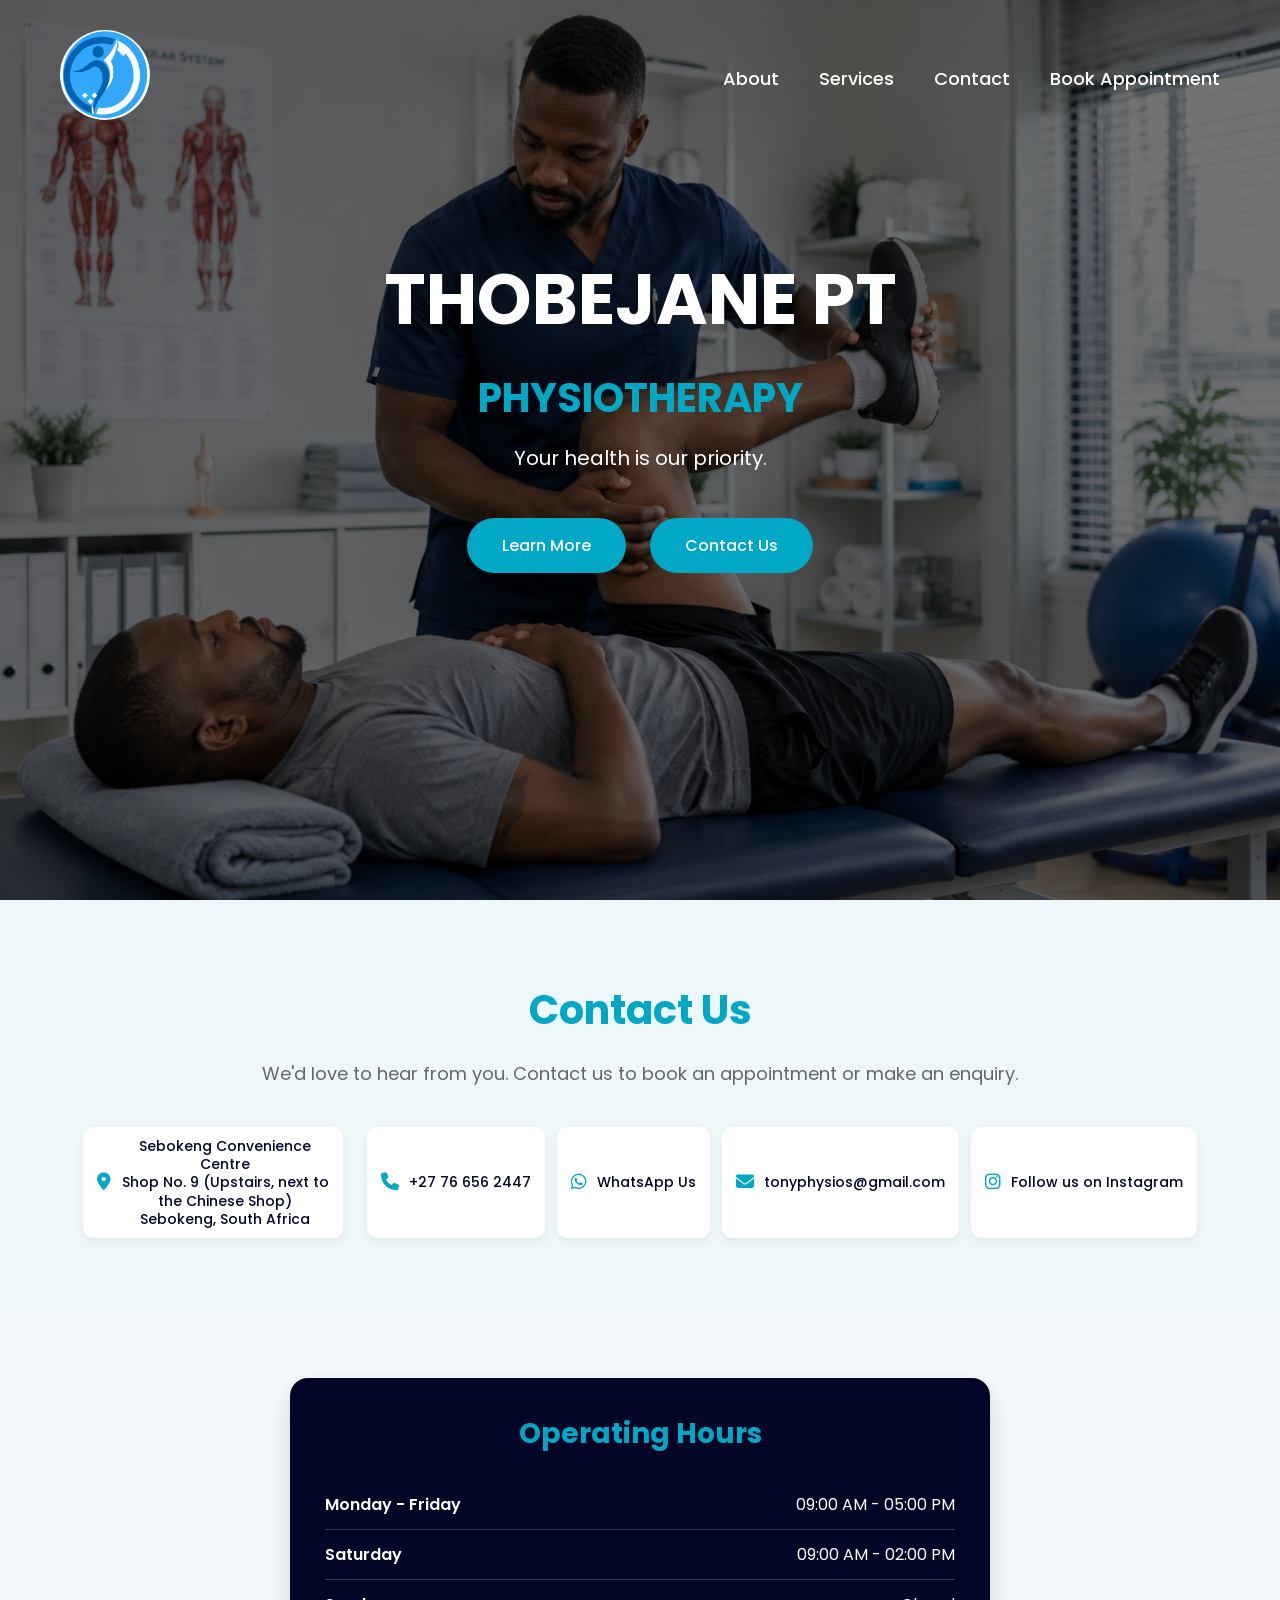
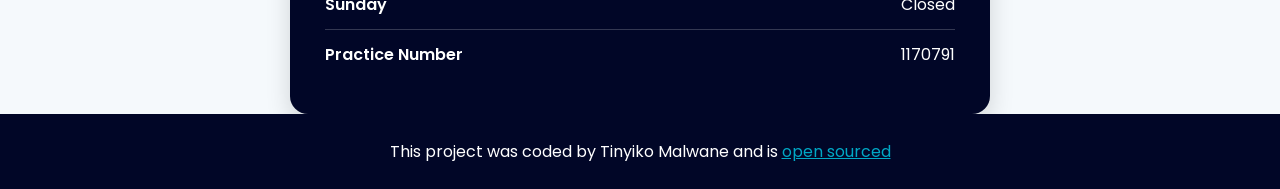
==== index.html @ 22cbf3af "Update index.html added instagram link" ====
<!DOCTYPE html>
<html lang="en">
  <head>
    <title>Thobejane Physiotherapy</title>
    <meta charset="UTF-8" />
    <meta name="viewport" content="width=device-width, initial-scale=1.0" />

    <!-- CSS -->
    <link href="src/style.css" rel="stylesheet" type="text/css" />

    <!-- GOOGLE FONTS -->
    <link rel="preconnect" href="https://fonts.googleapis.com">
    <link rel="preconnect" href="https://fonts.gstatic.com" crossorigin>

    <link
      href="https://fonts.googleapis.com/css2?family=Poppins:wght@300;400;500;600;700&display=swap"
      rel="stylesheet"
    >

    <!-- FONT AWESOME (FIXED - ICONS NOW WORK) -->
    <link rel="stylesheet" href="https://cdnjs.cloudflare.com/ajax/libs/font-awesome/6.7.2/css/all.min.css">
  </head>

  <body>

    <div class="container">

      <!-- HEADER -->
      <header>

        <nav>

          <a href="index.html" class="logo">
            <img
              src="src/images/pt.logo.png"
              alt="Thobejane Physiotherapy Logo"
            >
          </a>

          <!-- HAMBURGER MENU -->
          <input type="checkbox" id="menu-toggle">

          <label for="menu-toggle" class="hamburger">
            &#9776;
          </label>

          <!-- NAV LINKS -->
          <ul>
            <li><a href="#about">About</a></li>
            <li><a href="#services">Services</a></li>
            <li><a href="#contact">Contact</a></li>
            <li><a href="learnmore.html">Book Appointment</a></li>
          </ul>

        </nav>

        <!-- HERO -->
        <div class="hero">

          <h1>THOBEJANE PT</h1>

          <h2>PHYSIOTHERAPY</h2>

          <p>Your health is our priority.</p>

          <!-- BUTTONS (BOTH KEPT) -->
          <a href="learnmore.html" class="button">Learn More</a>

          <a href="#contact" class="button">Contact Us</a>

        </div>

      </header>

      

      <!-- CONTACT -->
      <section id="contact" class="contact">

        <h2>Contact Us</h2>

        <p>
          We'd love to hear from you. Contact us to book an appointment or make an enquiry.
        </p>

        <div class="contact-details">

          <div class="contact-item">
            <i class="fas fa-map-marker-alt"></i>
            
<a href="https://www.google.com/maps/dir//Thobejane+PT+Physiotherapy,+Sebokeng+convenience+centre,+Sebokeng,+1983/@-25.5349481,31.3427256,15z/data=!4m8!4m7!1m0!1m5!1m1!1s0x1e9563ff6f85067f:0x5fa15e90057b0af0!2m2!1d27.8219912!2d-26.5915269?entry=ttu&g_ep=EgoyMDI2MDYyOC4wIKXMDSoASAFQAw%3D%3D" target="_blank">
              Sebokeng Convenience Centre<br>
              Shop No. 9 (Upstairs, next to the Chinese Shop)<br>
              Sebokeng, South Africa

            
          </div>

          <div class="contact-item">
            <i class="fas fa-phone"></i>
            <a href="tel:+27766562447">+27 76 656 2447</a>
          </div>

          <div class="contact-item">
            <i class="fab fa-whatsapp"></i>
            <a href="https://wa.me/27766562447" target="_blank">
              WhatsApp Us
            </a>
          </div>

          <div class="contact-item">
            <i class="fas fa-envelope"></i>
            <a href="mailto:tonyphysios@gmail.com">
              tonyphysios@gmail.com
            </a>
          </div>

          <div class="contact-item">
            <i class="fab fa-instagram"></i>
            <a href="https://www.instagram.com/p/DFh1UJotnAh/" target="_blank">
              Follow us on Instagram
            </a>
          </div>

        </div>

      </section>

      <!-- WORKING HOURS (KEPT EXACTLY) -->
      <div class="hours">

        <h3>Operating Hours</h3>

        <div class="hours-row">
          <span>Monday - Friday</span>
          <span>09:00 AM - 05:00 PM</span>
        </div>

        <div class="hours-row">
          <span>Saturday</span>
          <span>09:00 AM - 02:00 PM</span>
        </div>

        <div class="hours-row">
          <span>Sunday</span>
          <span>Closed</span>
        </div>

        <div class="hours-row">
          <span>Practice Number</span>
          <span>1170791</span>
        </div>

      </div>

    </div>

    <!-- FOOTER -->
    <footer>
      This project was coded by Tinyiko Malwane and is
      <a href="https://github.com/Nononyiko" target="_blank">
        open sourced
      </a>
    </footer>

  </body>
</html>
---- src/style.css ----
/* =====================
   RESET
===================== */
* {
  margin: 0;
  padding: 0;
  box-sizing: border-box;
}

html {
  scroll-behavior: smooth;
}

/* =====================
   BODY
===================== */
body {
  font-family: "Poppins", sans-serif;
  background: #f5f9fc;
  color: #333;
}

/* =====================
   CONTAINER
===================== */
.container {
  max-width: 1400px;
  margin: 0 auto;
}

/* =====================
   HEADER (FIXED BACKGROUND IMAGE)
===================== */
header {
  min-height: 100vh;
  padding: 30px 60px;

  /* ✔ FIXED IMAGE PATH (MOST IMPORTANT FIX) */
  background-image:
    linear-gradient(rgba(0,0,0,0.55), rgba(0,0,0,0.55)),
    url("images/logo.pt.png");

  background-size: cover;
  background-position: center;
  background-repeat: no-repeat;
}

/* =====================
   NAVIGATION
===================== */
nav {
  display: flex;
  justify-content: space-between;
  align-items: center;
  position: relative;
}

.logo img {
  width: 90px;
  height: 90px;
  border-radius: 50%;
  object-fit: cover;
}

/* NAV LINKS */
nav ul {
  display: flex;
  list-style: none;
  gap: 40px;
}

nav a {
  text-decoration: none;
  color: white;
  font-size: 18px;
  font-weight: 500;
  transition: 0.3s;
}

nav a:hover {
  color: #00a8c6;
}

/* =====================
   HAMBURGER MENU
===================== */
#menu-toggle {
  display: none;
}

.hamburger {
  display: none;
  font-size: 34px;
  color: white;
  cursor: pointer;
}

/* =====================
   HERO
===================== */
.hero {
  text-align: center;
  max-width: 700px;
  margin: 120px auto;
}

.hero h1 {
  color: white;
  font-size: 70px;
  font-weight: 700;
}

.hero h2 {
  color: #00a8c6;
  font-size: 40px;
  margin: 15px 0;
}

.hero p {
  color: white;
  font-size: 20px;
  margin-bottom: 35px;
}

/* BUTTONS */
.button {
  display: inline-block;
  margin: 10px;
  padding: 15px 35px;
  background: #00a8c6;
  color: white;
  text-decoration: none;
  border-radius: 30px;
  transition: 0.3s;
  font-weight: 500;
}

.button:hover {
  background: #007d95;
}

/* =====================
   SECTIONS
===================== */
section {
  padding: 80px 30px;
}

section h2 {
  text-align: center;
  color: #00a8c6;
  font-size: 40px;
  margin-bottom: 20px;
}

/* =====================
   GLOBAL ICON SIZE
===================== */
i {
  font-size: 18px;
  color: #00a8c6;
}

/* =====================
   CONTACT SECTION (HORIZONTAL INSTAGRAM STYLE)
===================== */
.contact {
  background: #eef8fb;
  text-align: center;
}

.contact p {
  color: #666;
  margin-bottom: 40px;
  font-size: 18px;
}

/* CONTACT ROW */
.contact-details {
  display: flex;
  justify-content: center;
  flex-wrap: wrap;
  gap: 12px;
}

/* SMALL CONTACT ITEMS */
.contact-item {
  display: flex;
  align-items: center;
  gap: 10px;

  background: white;
  padding: 10px 14px;
  border-radius: 10px;

  box-shadow: 0 4px 10px rgba(0,0,0,0.06);
  transition: 0.2s;

  max-width: 260px;
}

/* HOVER */
.contact-item:hover {
  transform: scale(1.03);
}

/* TEXT */
.contact-item a,
.contact-item p {
  font-size: 14px;
  color: #010627;
  text-decoration: none;
  font-weight: 500;
  line-height: 1.3;
}

/* =====================
   HOURS
===================== */
.hours {
  max-width: 700px;
  margin: 60px auto 0;
  padding: 35px;
  background: #010627;
  color: white;
  border-radius: 18px;
  box-shadow: 0 10px 25px rgba(0,0,0,0.15);
}

.hours h3 {
  text-align: center;
  color: #00a8c6;
  font-size: 28px;
  margin-bottom: 25px;
}

.hours-row {
  display: flex;
  justify-content: space-between;
  padding: 12px 0;
  border-bottom: 1px solid rgba(255,255,255,0.2);
}

.hours-row:last-child {
  border-bottom: none;
}

.hours-row span:first-child {
  font-weight: 600;
}

/* =====================
   FOOTER
===================== */
footer {
  background: #010627;
  color: white;
  text-align: center;
  padding: 25px;
}

footer a {
  color: #00a8c6;
}

/* =====================
   MOBILE
===================== */
@media (max-width: 768px) {

  header {
    padding: 20px;
  }

  .hamburger {
    display: block;
  }

  nav ul {
    display: none;
    flex-direction: column;
    width: 100%;
    text-align: center;
    margin-top: 20px;
    gap: 20px;
  }

  #menu-toggle:checked ~ ul {
    display: flex;
  }

  .hero {
    margin: 80px auto;
  }

  .hero h1 {
    font-size: 42px;
  }

  .hero h2 {
    font-size: 28px;
  }

  .hero p {
    font-size: 17px;
  }

  .button {
    display: block;
    width: 220px;
    margin: 15px auto;
  }

  .contact-details {
    flex-direction: column;
    align-items: center;
  }

  .contact-item {
    width: 90%;
    justify-content: center;
  }
}

@media (max-width: 480px) {

  .hero h1 {
    font-size: 34px;
  }

  .hero h2 {
    font-size: 22px;
  }

  .button {
    width: 180px;
  }
}
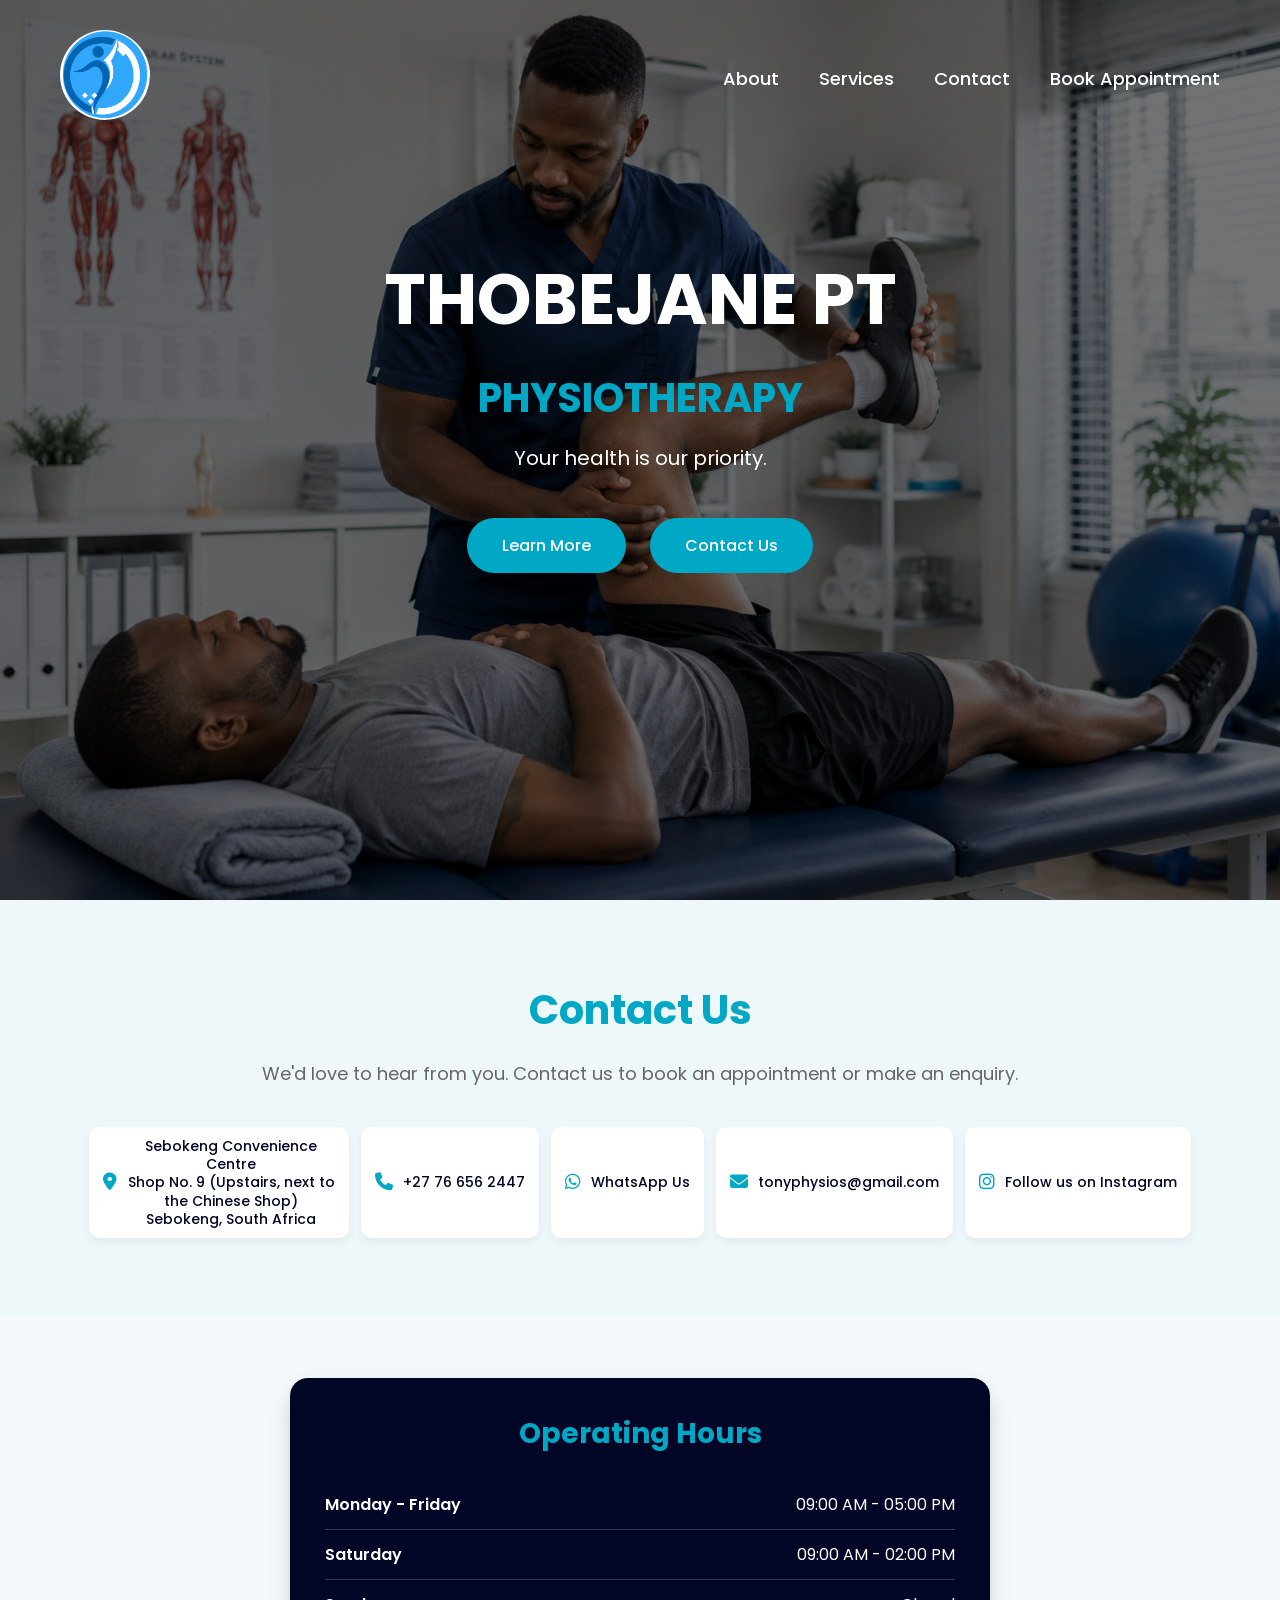
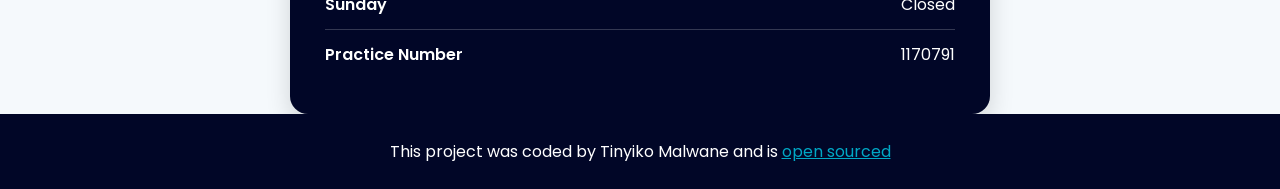
==== commit 7f9d5d50: "Update index.html" ====
--- a/index.html
+++ b/index.html
@@ -46,11 +46,11 @@
 
           <!-- NAV LINKS -->
           <ul>
-            <li><a href="#about">About</a></li>
-            <li><a href="#services">Services</a></li>
-            <li><a href="#contact">Contact</a></li>
-            <li><a href="learnmore.html">Book Appointment</a></li>
-          </ul>
+    <li><a href="learnmore.html#about">About</a></li>
+    <li><a href="learnmore.html#services">Services</a></li>
+    <li><a href="#contact">Contact</a></li>
+    <li><a href="learnmore.html#appointment">Book Appointment</a></li>
+</ul>
 
         </nav>
 
@@ -92,7 +92,7 @@
               Sebokeng Convenience Centre<br>
               Shop No. 9 (Upstairs, next to the Chinese Shop)<br>
               Sebokeng, South Africa
-
+</a>
             
           </div>
 
--- a/src/style.css
+++ b/src/style.css
@@ -335,4 +335,8 @@
   .button {
     width: 180px;
   }
+}
+
+html {
+    scroll-behavior: smooth;
 }
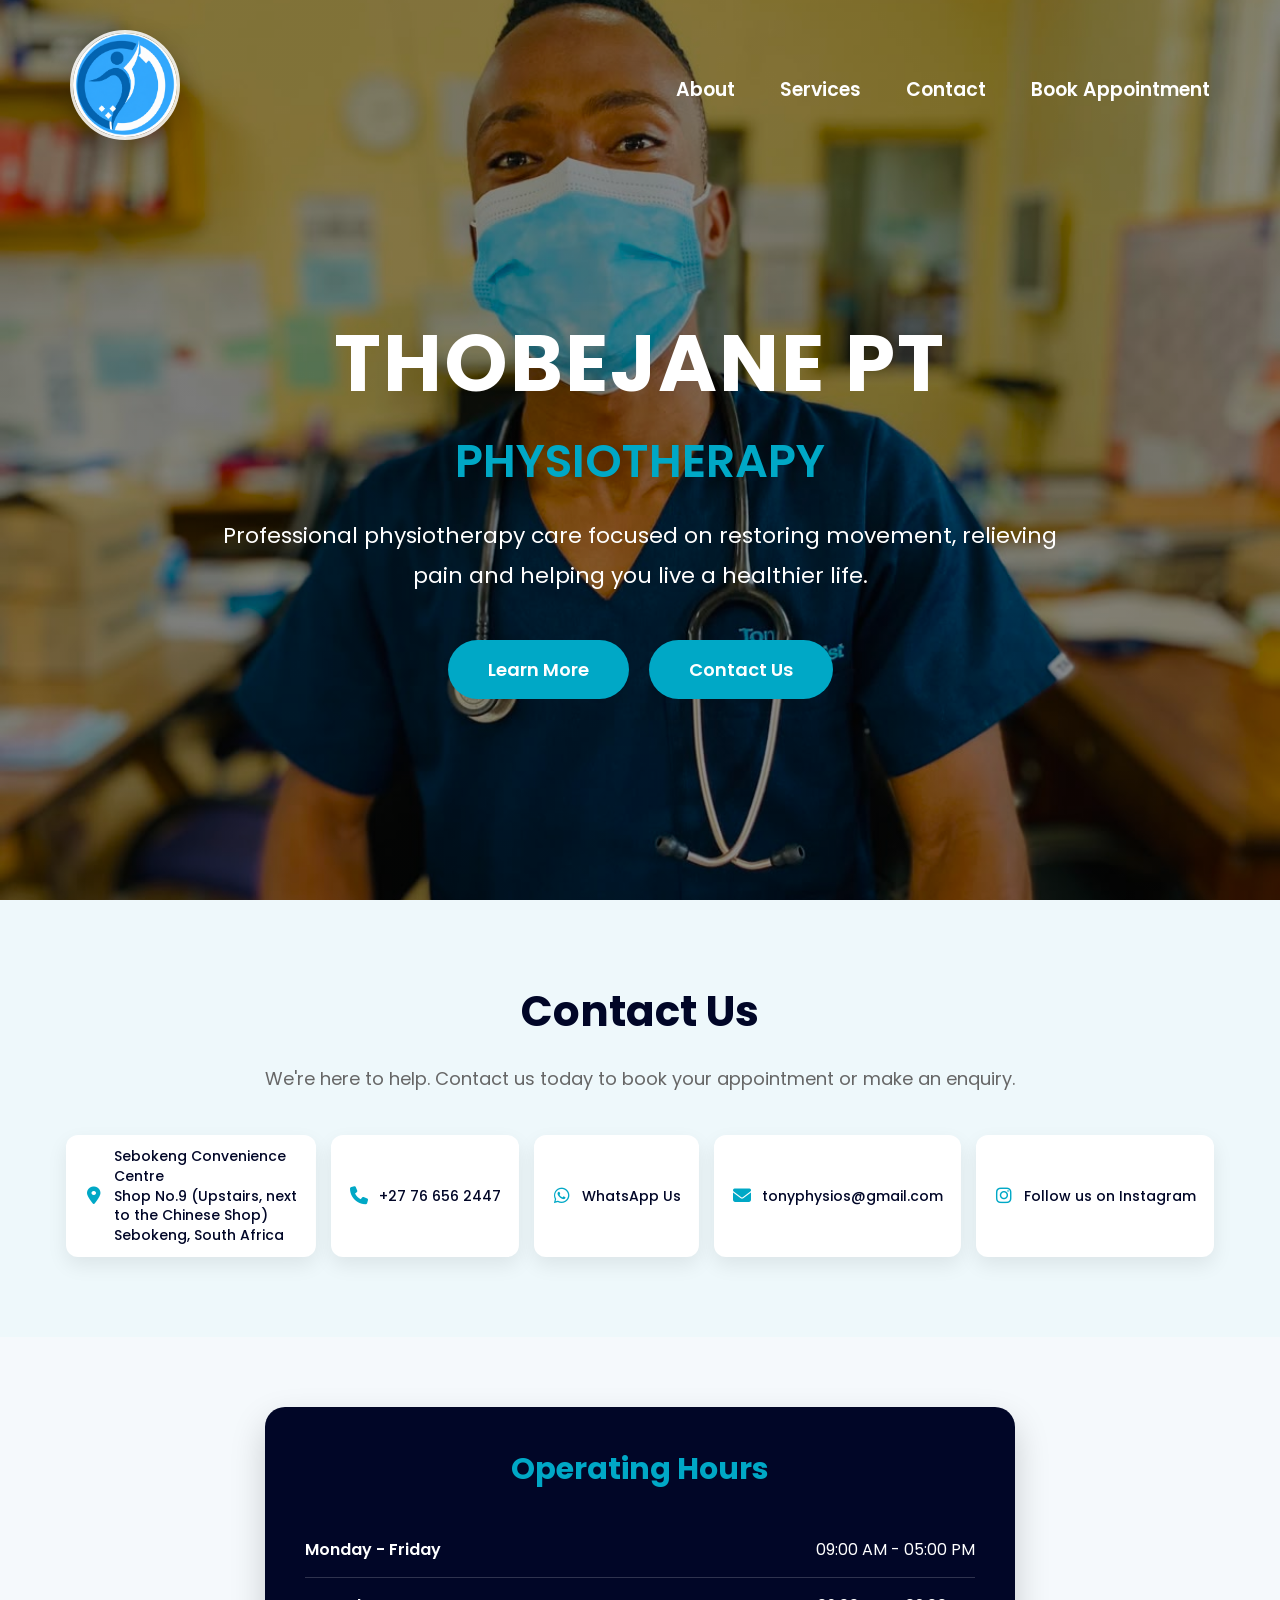
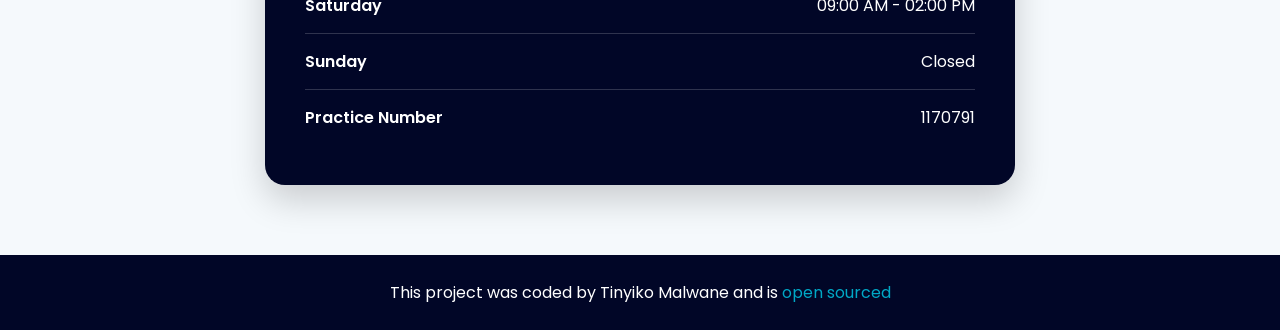
==== commit 0b874da1: "replacement of two files" ====
--- a/index.html
+++ b/index.html
@@ -1,167 +1,197 @@
 <!DOCTYPE html>
 <html lang="en">
-  <head>
+
+<head>
     <title>Thobejane Physiotherapy</title>
-    <meta charset="UTF-8" />
-    <meta name="viewport" content="width=device-width, initial-scale=1.0" />
 
-    <!-- CSS -->
-    <link href="src/style.css" rel="stylesheet" type="text/css" />
+    <meta charset="UTF-8">
+    <meta name="viewport" content="width=device-width, initial-scale=1.0">
 
-    <!-- GOOGLE FONTS -->
+    <link href="src/style.css" rel="stylesheet">
+
+    <!-- Google Fonts -->
     <link rel="preconnect" href="https://fonts.googleapis.com">
     <link rel="preconnect" href="https://fonts.gstatic.com" crossorigin>
 
-    <link
-      href="https://fonts.googleapis.com/css2?family=Poppins:wght@300;400;500;600;700&display=swap"
-      rel="stylesheet"
-    >
+    <link href="https://fonts.googleapis.com/css2?family=Poppins:wght@300;400;500;600;700&display=swap" rel="stylesheet">
 
-    <!-- FONT AWESOME (FIXED - ICONS NOW WORK) -->
+    <!-- Font Awesome -->
     <link rel="stylesheet" href="https://cdnjs.cloudflare.com/ajax/libs/font-awesome/6.7.2/css/all.min.css">
-  </head>
+</head>
 
-  <body>
+<body>
 
-    <div class="container">
+<div class="container">
 
-      <!-- HEADER -->
-      <header>
+<header>
 
-        <nav>
+<nav>
 
-          <a href="index.html" class="logo">
-            <img
-              src="src/images/pt.logo.png"
-              alt="Thobejane Physiotherapy Logo"
-            >
-          </a>
+<a href="index.html" class="logo">
+<img src="src/images/pt.logo.png" alt="Thobejane Physiotherapy Logo">
+</a>
 
-          <!-- HAMBURGER MENU -->
-          <input type="checkbox" id="menu-toggle">
+<input type="checkbox" id="menu-toggle">
 
-          <label for="menu-toggle" class="hamburger">
-            &#9776;
-          </label>
+<label for="menu-toggle" class="hamburger">
+&#9776;
+</label>
 
-          <!-- NAV LINKS -->
-          <ul>
-    <li><a href="learnmore.html#about">About</a></li>
-    <li><a href="learnmore.html#services">Services</a></li>
-    <li><a href="#contact">Contact</a></li>
-    <li><a href="learnmore.html#appointment">Book Appointment</a></li>
+<ul>
+<li><a href="learnmore.html#about">About</a></li>
+<li><a href="learnmore.html#services">Services</a></li>
+<li><a href="#contact">Contact</a></li>
+<li><a href="learnmore.html#appointment">Book Appointment</a></li>
 </ul>
 
-        </nav>
+</nav>
 
-        <!-- HERO -->
-        <div class="hero">
+<div class="hero">
 
-          <h1>THOBEJANE PT</h1>
+<h1>THOBEJANE PT</h1>
 
-          <h2>PHYSIOTHERAPY</h2>
+<h2>PHYSIOTHERAPY</h2>
 
-          <p>Your health is our priority.</p>
+<p>
+Professional physiotherapy care focused on restoring movement,
+relieving pain and helping you live a healthier life.
+</p>
 
-          <!-- BUTTONS (BOTH KEPT) -->
-          <a href="learnmore.html" class="button">Learn More</a>
+<div class="hero-buttons">
 
-          <a href="#contact" class="button">Contact Us</a>
+<a href="learnmore.html" class="button">
+Learn More
+</a>
 
-        </div>
+<a href="#contact" class="button">
+Contact Us
+</a>
 
-      </header>
+</div>
 
-      
+</div>
 
-      <!-- CONTACT -->
-      <section id="contact" class="contact">
+</header>
 
-        <h2>Contact Us</h2>
+<!-- CONTACT -->
 
-        <p>
-          We'd love to hear from you. Contact us to book an appointment or make an enquiry.
-        </p>
+<section id="contact" class="contact">
 
-        <div class="contact-details">
+<h2>Contact Us</h2>
 
-          <div class="contact-item">
-            <i class="fas fa-map-marker-alt"></i>
-            
-<a href="https://www.google.com/maps/dir//Thobejane+PT+Physiotherapy,+Sebokeng+convenience+centre,+Sebokeng,+1983/@-25.5349481,31.3427256,15z/data=!4m8!4m7!1m0!1m5!1m1!1s0x1e9563ff6f85067f:0x5fa15e90057b0af0!2m2!1d27.8219912!2d-26.5915269?entry=ttu&g_ep=EgoyMDI2MDYyOC4wIKXMDSoASAFQAw%3D%3D" target="_blank">
-              Sebokeng Convenience Centre<br>
-              Shop No. 9 (Upstairs, next to the Chinese Shop)<br>
-              Sebokeng, South Africa
+<p>
+We're here to help. Contact us today to book your appointment or make an enquiry.
+</p>
+
+<div class="contact-details">
+
+<div class="contact-item">
+
+<i class="fas fa-map-marker-alt"></i>
+
+<a href="https://www.google.com/maps/dir//Thobejane+PT+Physiotherapy,+Sebokeng+convenience+centre,+Sebokeng,+1983/@-25.5349481,31.3427256,15z/data=!4m8!4m7!1m0!1m5!1m1!1s0x1e9563ff6f85067f:0x5fa15e90057b0af0!2m2!1d27.8219912!2d-26.5915269?entry=ttu&g_ep=EgoyMDI2MDYyOC4wIKXMDSoASAFQAw%3D%3D"
+target="_blank">
+
+Sebokeng Convenience Centre<br>
+Shop No.9 (Upstairs, next to the Chinese Shop)<br>
+Sebokeng, South Africa
+
 </a>
-            
-          </div>
 
-          <div class="contact-item">
-            <i class="fas fa-phone"></i>
-            <a href="tel:+27766562447">+27 76 656 2447</a>
-          </div>
+</div>
 
-          <div class="contact-item">
-            <i class="fab fa-whatsapp"></i>
-            <a href="https://wa.me/27766562447" target="_blank">
-              WhatsApp Us
-            </a>
-          </div>
+<div class="contact-item">
 
-          <div class="contact-item">
-            <i class="fas fa-envelope"></i>
-            <a href="mailto:tonyphysios@gmail.com">
-              tonyphysios@gmail.com
-            </a>
-          </div>
+<i class="fas fa-phone"></i>
 
-          <div class="contact-item">
-            <i class="fab fa-instagram"></i>
-            <a href="https://www.instagram.com/p/DFh1UJotnAh/" target="_blank">
-              Follow us on Instagram
-            </a>
-          </div>
+<a href="tel:+27766562447">
 
-        </div>
++27 76 656 2447
 
-      </section>
+</a>
 
-      <!-- WORKING HOURS (KEPT EXACTLY) -->
-      <div class="hours">
+</div>
 
-        <h3>Operating Hours</h3>
+<div class="contact-item">
 
-        <div class="hours-row">
-          <span>Monday - Friday</span>
-          <span>09:00 AM - 05:00 PM</span>
-        </div>
+<i class="fab fa-whatsapp"></i>
 
-        <div class="hours-row">
-          <span>Saturday</span>
-          <span>09:00 AM - 02:00 PM</span>
-        </div>
+<a href="https://wa.me/27766562447" target="_blank">
 
-        <div class="hours-row">
-          <span>Sunday</span>
-          <span>Closed</span>
-        </div>
+WhatsApp Us
 
-        <div class="hours-row">
-          <span>Practice Number</span>
-          <span>1170791</span>
-        </div>
+</a>
 
-      </div>
+</div>
 
-    </div>
+<div class="contact-item">
 
-    <!-- FOOTER -->
-    <footer>
-      This project was coded by Tinyiko Malwane and is
-      <a href="https://github.com/Nononyiko" target="_blank">
-        open sourced
-      </a>
-    </footer>
+<i class="fas fa-envelope"></i>
 
-  </body>
+<a href="mailto:tonyphysios@gmail.com">
+
+tonyphysios@gmail.com
+
+</a>
+
+</div>
+
+<div class="contact-item">
+
+<i class="fab fa-instagram"></i>
+
+<a href="https://www.instagram.com/p/DFh1UJotnAh/" target="_blank">
+
+Follow us on Instagram
+
+</a>
+
+</div>
+
+</div>
+
+</section>
+
+<!-- OPERATING HOURS -->
+
+<section class="hours">
+
+<h3>Operating Hours</h3>
+
+<div class="hours-row">
+<span>Monday - Friday</span>
+<span>09:00 AM - 05:00 PM</span>
+</div>
+
+<div class="hours-row">
+<span>Saturday</span>
+<span>09:00 AM - 02:00 PM</span>
+</div>
+
+<div class="hours-row">
+<span>Sunday</span>
+<span>Closed</span>
+</div>
+
+<div class="hours-row">
+<span>Practice Number</span>
+<span>1170791</span>
+</div>
+
+</section>
+
+</div>
+
+<footer>
+
+This project was coded by Tinyiko Malwane and is
+
+<a href="https://github.com/Nononyiko" target="_blank">
+open sourced
+</a>
+
+</footer>
+
+</body>
+
 </html>
--- a/src/style.css
+++ b/src/style.css
@@ -1,342 +1,502 @@
-/* =====================
-   RESET
-===================== */
-* {
-  margin: 0;
-  padding: 0;
-  box-sizing: border-box;
-}
-
-html {
-  scroll-behavior: smooth;
-}
-
-/* =====================
-   BODY
-===================== */
-body {
-  font-family: "Poppins", sans-serif;
-  background: #f5f9fc;
-  color: #333;
-}
-
-/* =====================
-   CONTAINER
-===================== */
-.container {
-  max-width: 1400px;
-  margin: 0 auto;
-}
-
-/* =====================
-   HEADER (FIXED BACKGROUND IMAGE)
-===================== */
-header {
-  min-height: 100vh;
-  padding: 30px 60px;
-
-  /* ✔ FIXED IMAGE PATH (MOST IMPORTANT FIX) */
-  background-image:
-    linear-gradient(rgba(0,0,0,0.55), rgba(0,0,0,0.55)),
-    url("images/logo.pt.png");
-
-  background-size: cover;
-  background-position: center;
-  background-repeat: no-repeat;
-}
-
-/* =====================
+/* ===========================
+   GLOBAL STYLES
+=========================== */
+
+*{
+    margin:0;
+    padding:0;
+    box-sizing:border-box;
+}
+
+html{
+    scroll-behavior:smooth;
+}
+
+body{
+    font-family:"Poppins",sans-serif;
+    background:#f5f9fc;
+    color:#333;
+    overflow-x:hidden;
+}
+
+.container{
+    max-width:1400px;
+    margin:0 auto;
+}
+
+/* ===========================
+   HEADER
+=========================== */
+
+header{
+    min-height:100vh;
+    padding:30px 70px;
+
+    background-image:
+    linear-gradient(rgba(0,0,0,.45),rgba(0,0,0,.45)),
+    url("images/logo.pt.jpg");
+
+    background-size:cover;
+    background-position:center 25%;
+    background-repeat:no-repeat;
+
+    display:flex;
+    flex-direction:column;
+}
+
+/* ===========================
    NAVIGATION
-===================== */
-nav {
-  display: flex;
-  justify-content: space-between;
-  align-items: center;
-  position: relative;
-}
-
-.logo img {
-  width: 90px;
-  height: 90px;
-  border-radius: 50%;
-  object-fit: cover;
-}
-
-/* NAV LINKS */
-nav ul {
-  display: flex;
-  list-style: none;
-  gap: 40px;
-}
-
-nav a {
-  text-decoration: none;
-  color: white;
-  font-size: 18px;
-  font-weight: 500;
-  transition: 0.3s;
-}
-
-nav a:hover {
-  color: #00a8c6;
-}
-
-/* =====================
-   HAMBURGER MENU
-===================== */
-#menu-toggle {
-  display: none;
-}
-
-.hamburger {
-  display: none;
-  font-size: 34px;
-  color: white;
-  cursor: pointer;
-}
-
-/* =====================
+=========================== */
+
+nav{
+    display:flex;
+    justify-content:space-between;
+    align-items:center;
+    position:relative;
+}
+
+/* ===========================
+   LOGO
+=========================== */
+
+.logo img{
+    width:110px;
+    height:110px;
+    border-radius:50%;
+    object-fit:cover;
+    border:3px solid rgba(255,255,255,.85);
+    box-shadow:0 10px 25px rgba(0,0,0,.25);
+}
+
+/* ===========================
+   NAV LINKS
+=========================== */
+
+nav ul{
+    display:flex;
+    list-style:none;
+    gap:45px;
+}
+
+nav ul li{
+    list-style:none;
+}
+
+nav a{
+    text-decoration:none;
+    color:white;
+    font-size:19px;
+    font-weight:600;
+    transition:.3s;
+}
+
+nav a:hover{
+    color:#00a8c6;
+}
+
+/* ===========================
+   HAMBURGER
+=========================== */
+
+#menu-toggle{
+    display:none;
+}
+
+.hamburger{
+    display:none;
+    font-size:34px;
+    color:white;
+    cursor:pointer;
+    user-select:none;
+}
+
+/* ===========================
    HERO
-===================== */
-.hero {
-  text-align: center;
-  max-width: 700px;
-  margin: 120px auto;
-}
-
-.hero h1 {
-  color: white;
-  font-size: 70px;
-  font-weight: 700;
-}
-
-.hero h2 {
-  color: #00a8c6;
-  font-size: 40px;
-  margin: 15px 0;
-}
-
-.hero p {
-  color: white;
-  font-size: 20px;
-  margin-bottom: 35px;
-}
-
-/* BUTTONS */
-.button {
-  display: inline-block;
-  margin: 10px;
-  padding: 15px 35px;
-  background: #00a8c6;
-  color: white;
-  text-decoration: none;
-  border-radius: 30px;
-  transition: 0.3s;
-  font-weight: 500;
-}
-
-.button:hover {
-  background: #007d95;
-}
-
-/* =====================
-   SECTIONS
-===================== */
-section {
-  padding: 80px 30px;
-}
-
-section h2 {
-  text-align: center;
-  color: #00a8c6;
-  font-size: 40px;
-  margin-bottom: 20px;
-}
-
-/* =====================
-   GLOBAL ICON SIZE
-===================== */
-i {
-  font-size: 18px;
-  color: #00a8c6;
-}
-
-/* =====================
-   CONTACT SECTION (HORIZONTAL INSTAGRAM STYLE)
-===================== */
-.contact {
-  background: #eef8fb;
-  text-align: center;
-}
-
-.contact p {
-  color: #666;
-  margin-bottom: 40px;
-  font-size: 18px;
-}
-
-/* CONTACT ROW */
-.contact-details {
-  display: flex;
-  justify-content: center;
-  flex-wrap: wrap;
-  gap: 12px;
-}
-
-/* SMALL CONTACT ITEMS */
-.contact-item {
-  display: flex;
-  align-items: center;
-  gap: 10px;
-
-  background: white;
-  padding: 10px 14px;
-  border-radius: 10px;
-
-  box-shadow: 0 4px 10px rgba(0,0,0,0.06);
-  transition: 0.2s;
-
-  max-width: 260px;
-}
-
-/* HOVER */
-.contact-item:hover {
-  transform: scale(1.03);
-}
-
-/* TEXT */
+=========================== */
+
+.hero{
+    max-width:850px;
+    margin:auto;
+    text-align:center;
+}
+
+.hero h1{
+    color:white;
+    font-size:80px;
+    font-weight:700;
+    line-height:1.1;
+    letter-spacing:2px;
+}
+
+.hero h2{
+    color:#00a8c6;
+    font-size:46px;
+    margin:20px 0;
+    font-weight:600;
+}
+
+.hero p{
+    color:white;
+    font-size:22px;
+    line-height:1.8;
+    margin-bottom:45px;
+}
+
+/* ===========================
+   HERO BUTTONS
+=========================== */
+
+.hero-buttons{
+    display:flex;
+    justify-content:center;
+    gap:20px;
+    flex-wrap:wrap;
+}
+
+.button{
+    display:inline-block;
+    padding:16px 40px;
+    background:#00a8c6;
+    color:white;
+    text-decoration:none;
+    border-radius:35px;
+    font-size:18px;
+    font-weight:600;
+    transition:.3s;
+}
+
+.button:hover{
+    background:#007d95;
+    transform:translateY(-4px);
+    box-shadow:0 12px 25px rgba(0,168,198,.35);
+}
+
+/* ===========================
+   GENERAL SECTION STYLING
+=========================== */
+
+section{
+    padding:80px 30px;
+}
+
+section h2{
+    text-align:center;
+    font-size:42px;
+    color:#010627;
+    margin-bottom:20px;
+}
+
+section p{
+    text-align:center;
+    color:#666;
+    font-size:18px;
+    line-height:1.8;
+}
+
+/* ===========================
+   CONTACT SECTION
+=========================== */
+
+.contact{
+    background:#eef8fb;
+    text-align:center;
+}
+
+.contact-details{
+    display:flex;
+    justify-content:center;
+    align-items:stretch;
+    flex-wrap:wrap;
+    gap:15px;
+    margin-top:40px;
+}
+
+.contact-item{
+    display:flex;
+    align-items:center;
+    gap:10px;
+
+    background:#fff;
+    padding:12px 18px;
+    border-radius:12px;
+
+    box-shadow:0 8px 20px rgba(0,0,0,.08);
+
+    max-width:250px;
+    min-height:80px;
+
+    transition:.3s;
+}
+
+.contact-item:hover{
+    transform:translateY(-5px);
+    box-shadow:0 12px 28px rgba(0,0,0,.15);
+}
+
+.contact-item i{
+    font-size:18px;
+    color:#00a8c6;
+    min-width:20px;
+}
+
 .contact-item a,
-.contact-item p {
-  font-size: 14px;
-  color: #010627;
-  text-decoration: none;
-  font-weight: 500;
-  line-height: 1.3;
-}
-
-/* =====================
-   HOURS
-===================== */
-.hours {
-  max-width: 700px;
-  margin: 60px auto 0;
-  padding: 35px;
-  background: #010627;
-  color: white;
-  border-radius: 18px;
-  box-shadow: 0 10px 25px rgba(0,0,0,0.15);
-}
-
-.hours h3 {
-  text-align: center;
-  color: #00a8c6;
-  font-size: 28px;
-  margin-bottom: 25px;
-}
-
-.hours-row {
-  display: flex;
-  justify-content: space-between;
-  padding: 12px 0;
-  border-bottom: 1px solid rgba(255,255,255,0.2);
-}
-
-.hours-row:last-child {
-  border-bottom: none;
-}
-
-.hours-row span:first-child {
-  font-weight: 600;
-}
-
-/* =====================
+.contact-item p{
+    margin:0;
+    text-align:left;
+    text-decoration:none;
+    color:#010627;
+    font-size:14px;
+    line-height:1.4;
+    font-weight:500;
+}
+
+.contact-item a:hover{
+    color:#00a8c6;
+}
+
+/* ===========================
+   OPERATING HOURS
+=========================== */
+
+.hours{
+    max-width:750px;
+    margin:70px auto;
+    padding:40px;
+
+    background:#010627;
+    color:white;
+
+    border-radius:20px;
+
+    box-shadow:0 15px 35px rgba(0,0,0,.18);
+}
+
+.hours h3{
+    text-align:center;
+    color:#00a8c6;
+    font-size:30px;
+    margin-bottom:30px;
+}
+
+.hours-row{
+    display:flex;
+    justify-content:space-between;
+    align-items:center;
+
+    padding:15px 0;
+
+    border-bottom:1px solid rgba(255,255,255,.18);
+}
+
+.hours-row:last-child{
+    border-bottom:none;
+}
+
+.hours-row span:first-child{
+    font-weight:600;
+}
+
+.hours-row span:last-child{
+    color:white;
+}
+
+/* ===========================
    FOOTER
-===================== */
-footer {
-  background: #010627;
-  color: white;
-  text-align: center;
-  padding: 25px;
-}
-
-footer a {
-  color: #00a8c6;
-}
-
-/* =====================
+=========================== */
+
+footer{
+    background:#010627;
+    color:white;
+    text-align:center;
+    padding:25px;
+}
+
+footer a{
+    color:#00a8c6;
+    text-decoration:none;
+}
+
+footer a:hover{
+    text-decoration:underline;
+}
+
+/* ===========================
+   TABLET
+=========================== */
+
+@media(max-width:992px){
+
+header{
+    padding:25px 35px;
+}
+
+.logo img{
+    width:95px;
+    height:95px;
+}
+
+nav ul{
+    gap:28px;
+}
+
+.hero h1{
+    font-size:60px;
+}
+
+.hero h2{
+    font-size:36px;
+}
+
+.hero p{
+    font-size:19px;
+}
+
+.contact-details{
+    justify-content:center;
+}
+
+}
+
+/* ===========================
    MOBILE
-===================== */
-@media (max-width: 768px) {
-
-  header {
-    padding: 20px;
-  }
-
-  .hamburger {
-    display: block;
-  }
-
-  nav ul {
-    display: none;
-    flex-direction: column;
-    width: 100%;
-    text-align: center;
-    margin-top: 20px;
-    gap: 20px;
-  }
-
-  #menu-toggle:checked ~ ul {
-    display: flex;
-  }
-
-  .hero {
-    margin: 80px auto;
-  }
-
-  .hero h1 {
-    font-size: 42px;
-  }
-
-  .hero h2 {
-    font-size: 28px;
-  }
-
-  .hero p {
-    font-size: 17px;
-  }
-
-  .button {
-    display: block;
-    width: 220px;
-    margin: 15px auto;
-  }
-
-  .contact-details {
-    flex-direction: column;
-    align-items: center;
-  }
-
-  .contact-item {
-    width: 90%;
-    justify-content: center;
-  }
-}
-
-@media (max-width: 480px) {
-
-  .hero h1 {
-    font-size: 34px;
-  }
-
-  .hero h2 {
-    font-size: 22px;
-  }
-
-  .button {
-    width: 180px;
-  }
-}
-
-html {
-    scroll-behavior: smooth;
+=========================== */
+
+@media(max-width:768px){
+
+header{
+    padding:20px;
+}
+
+nav{
+    flex-wrap:wrap;
+}
+
+.logo img{
+    width:80px;
+    height:80px;
+}
+
+.hamburger{
+    display:block;
+}
+
+nav ul{
+    display:none;
+    flex-direction:column;
+
+    width:100%;
+
+    margin-top:20px;
+
+    text-align:center;
+
+    background:#010627;
+
+    padding:20px 0;
+
+    border-radius:12px;
+
+    gap:20px;
+}
+
+#menu-toggle:checked ~ ul{
+    display:flex;
+}
+
+.hero{
+    margin:auto;
+}
+
+.hero h1{
+    font-size:46px;
+}
+
+.hero h2{
+    font-size:30px;
+}
+
+.hero p{
+    font-size:17px;
+}
+
+.hero-buttons{
+    flex-direction:column;
+    align-items:center;
+}
+
+.button{
+    width:220px;
+}
+
+.contact-details{
+    flex-direction:column;
+    align-items:center;
+}
+
+.contact-item{
+    width:95%;
+    max-width:380px;
+}
+
+.hours{
+    padding:25px;
+}
+
+.hours h3{
+    font-size:24px;
+}
+
+.hours-row{
+    flex-direction:column;
+    text-align:center;
+    gap:6px;
+}
+
+}
+
+/* ===========================
+   SMALL PHONES
+=========================== */
+
+@media(max-width:480px){
+
+.logo img{
+    width:70px;
+    height:70px;
+}
+
+.hero h1{
+    font-size:36px;
+}
+
+.hero h2{
+    font-size:24px;
+}
+
+.hero p{
+    font-size:15px;
+}
+
+.button{
+    width:200px;
+    font-size:16px;
+}
+
+section h2{
+    font-size:32px;
+}
+
+.contact-item{
+    padding:12px;
+}
+
+.contact-item a,
+.contact-item p{
+    font-size:13px;
+}
+
+.hours{
+    margin:40px 15px;
+}
+
 }
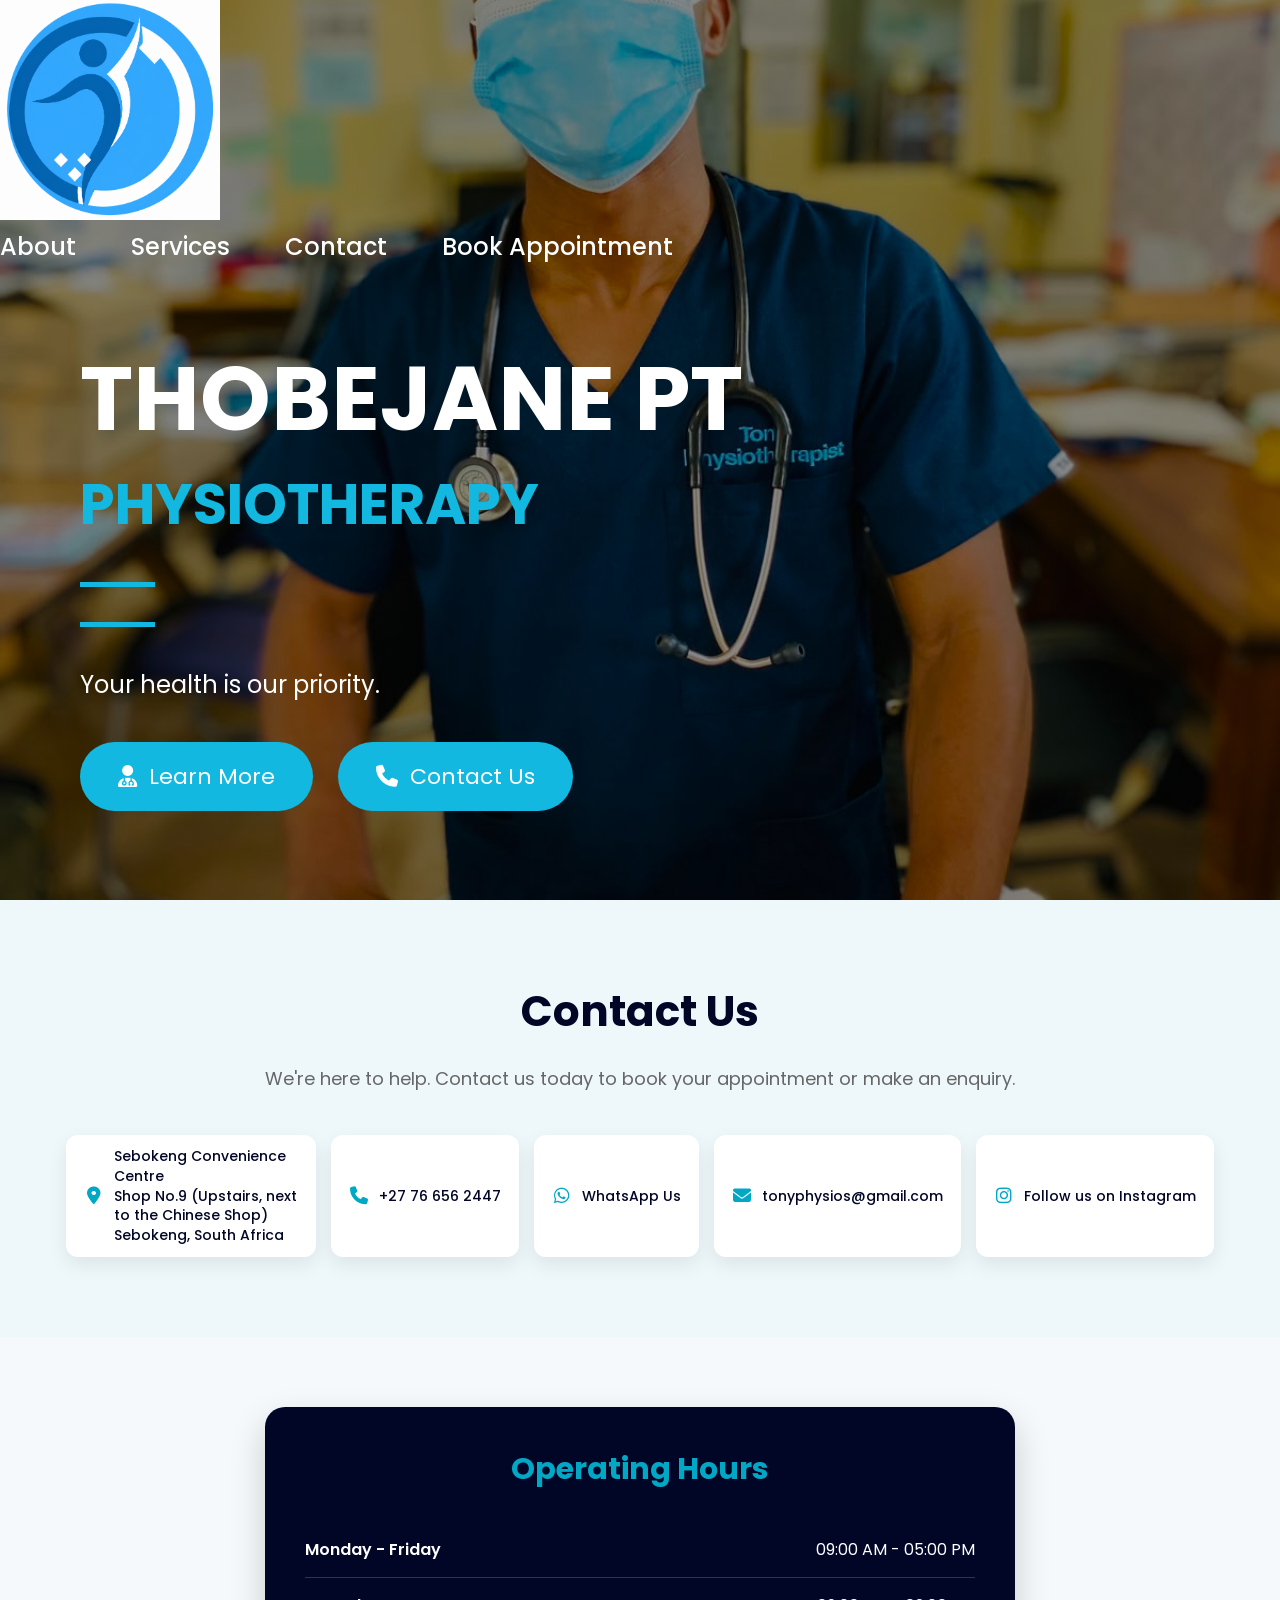
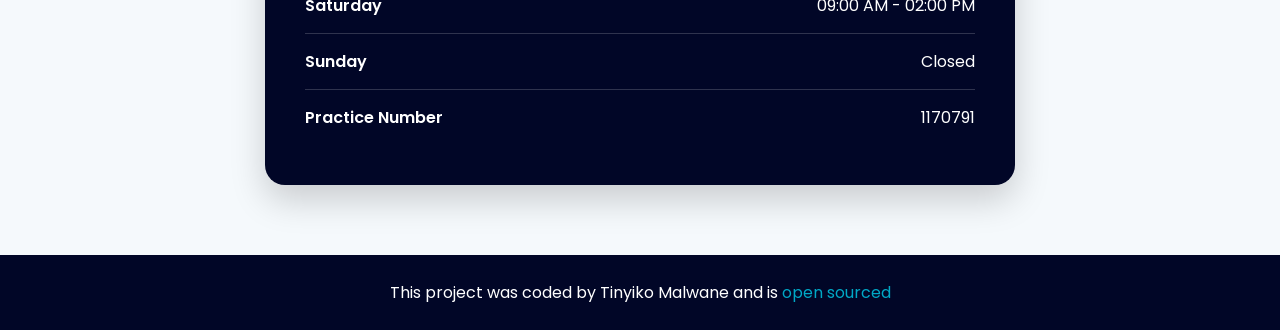
==== commit f1ffcb82: "updates on html and css" ====
--- a/index.html
+++ b/index.html
@@ -25,51 +25,51 @@
 
 <header>
 
-<nav>
+    <nav>
 
-<a href="index.html" class="logo">
-<img src="src/images/pt.logo.png" alt="Thobejane Physiotherapy Logo">
-</a>
+        <a href="index.html" class="logo">
+            <img src="src/images/pt.logo.png" alt="Logo">
+        </a>
 
-<input type="checkbox" id="menu-toggle">
+        <ul>
+            <li><a href="learnmore.html#about">About</a></li>
+            <li><a href="learnmore.html#services">Services</a></li>
+            <li><a href="#contact">Contact</a></li>
+            <li><a href="learnmore.html#appointment">Book Appointment</a></li>
+        </ul>
 
-<label for="menu-toggle" class="hamburger">
-&#9776;
-</label>
+    </nav>
 
-<ul>
-<li><a href="learnmore.html#about">About</a></li>
-<li><a href="learnmore.html#services">Services</a></li>
-<li><a href="#contact">Contact</a></li>
-<li><a href="learnmore.html#appointment">Book Appointment</a></li>
-</ul>
+    <div class="hero">
 
-</nav>
+        <div class="hero-text">
 
-<div class="hero">
+            <h1>THOBEJANE PT</h1>
 
-<h1>THOBEJANE PT</h1>
+            <h2>PHYSIOTHERAPY</h2>
+            <div class="line"></div>
 
-<h2>PHYSIOTHERAPY</h2>
+            <div class="line"></div>
 
-<p>
-Professional physiotherapy care focused on restoring movement,
-relieving pain and helping you live a healthier life.
-</p>
+            <p>Your health is our priority.</p>
+<div class="container">
+            <div class="hero-buttons">
 
-<div class="hero-buttons">
+                <a href="learnmore.html" class="button">
+                    <i class="fas fa-user-md"></i>
+                    Learn More
+                </a>
 
-<a href="learnmore.html" class="button">
-Learn More
-</a>
+                <a href="#contact" class="button">
+                    <i class="fas fa-phone"></i>
+                    Contact Us
+                </a>
+</div>
+            </div>
 
-<a href="#contact" class="button">
-Contact Us
-</a>
+        </div>
 
-</div>
-
-</div>
+    </div>
 
 </header>
 
--- a/src/style.css
+++ b/src/style.css
@@ -30,29 +30,33 @@
 
 header{
     min-height:100vh;
-    padding:30px 70px;
-
-    background-image:
+
+    background:
     linear-gradient(rgba(0,0,0,.45),rgba(0,0,0,.45)),
-    url("images/logo.pt.jpg");
+    url("images/logo.pt.png");
 
     background-size:cover;
-    background-position:center 25%;
+    background-position:center;
     background-repeat:no-repeat;
 
     display:flex;
     flex-direction:column;
 }
-
 /* ===========================
    NAVIGATION
 =========================== */
 
-nav{
+navnav{
     display:flex;
     justify-content:space-between;
     align-items:center;
-    position:relative;
+
+    padding:25px 60px;
+
+    background:rgba(0,0,0,.18);
+    backdrop-filter:blur(8px);
+
+    border-bottom:1px solid rgba(255,255,255,.15);
 }
 
 /* ===========================
@@ -60,38 +64,31 @@
 =========================== */
 
 .logo img{
-    width:110px;
-    height:110px;
-    border-radius:50%;
-    object-fit:cover;
-    border:3px solid rgba(255,255,255,.85);
-    box-shadow:0 10px 25px rgba(0,0,0,.25);
-}
-
+    width:220px;
+    height:auto;
+    border:none;
+    border-radius:0;
+    box-shadow:none;
+}
 /* ===========================
    NAV LINKS
 =========================== */
 
 nav ul{
     display:flex;
+    gap:55px;
     list-style:none;
-    gap:45px;
-}
-
-nav ul li{
-    list-style:none;
 }
 
 nav a{
+    color:white;
     text-decoration:none;
-    color:white;
-    font-size:19px;
-    font-weight:600;
-    transition:.3s;
+    font-size:24px;
+    font-weight:500;
 }
 
 nav a:hover{
-    color:#00a8c6;
+    color:#12b8df;
 }
 
 /* ===========================
@@ -115,60 +112,76 @@
 =========================== */
 
 .hero{
-    max-width:850px;
-    margin:auto;
-    text-align:center;
+    flex:1;
+
+    display:flex;
+    align-items:center;
+    justify-content:flex-start;
+
+    padding:0 80px;
+
+    text-align:left;
 }
 
 .hero h1{
+    font-size:90px;
+    color:#fff;
+    line-height:1;
+    font-weight:700;
+}
+
+.hero h2{
+    font-size:56px;
+    color:#12b8df;
+    margin:18px 0;
+}
+
+.hero p{
+    color:#fff;
+    font-size:24px;
+    margin:40px 0;
+}
+
+.line{
+    width:75px;
+    height:5px;
+    background:#12b8df;
+    margin:35px 0;
+}
+/* ===========================
+   HERO BUTTONS
+=========================== */
+
+.hero-buttons{
+    display:flex;
+    gap:25px;
+}
+
+.button{
+    display:flex;
+    align-items:center;
+    justify-content:center;
+
+    gap:12px;
+
+    padding:18px 38px;
+
+    border-radius:50px;
+
+    background:#12b8df;
+
     color:white;
-    font-size:80px;
-    font-weight:700;
-    line-height:1.1;
-    letter-spacing:2px;
-}
-
-.hero h2{
-    color:#00a8c6;
-    font-size:46px;
-    margin:20px 0;
-    font-weight:600;
-}
-
-.hero p{
-    color:white;
+
     font-size:22px;
-    line-height:1.8;
-    margin-bottom:45px;
-}
-
-/* ===========================
-   HERO BUTTONS
-=========================== */
-
-.hero-buttons{
-    display:flex;
-    justify-content:center;
-    gap:20px;
-    flex-wrap:wrap;
-}
-
-.button{
-    display:inline-block;
-    padding:16px 40px;
-    background:#00a8c6;
-    color:white;
+
     text-decoration:none;
-    border-radius:35px;
-    font-size:18px;
-    font-weight:600;
+
     transition:.3s;
 }
 
 .button:hover{
-    background:#007d95;
+    background:#0998bb;
     transform:translateY(-4px);
-    box-shadow:0 12px 25px rgba(0,168,198,.35);
 }
 
 /* ===========================
@@ -383,23 +396,15 @@
 nav ul{
     display:none;
     flex-direction:column;
-
     width:100%;
-
+    text-align:center;
+    background:#010627;
     margin-top:20px;
-
-    text-align:center;
-
-    background:#010627;
-
-    padding:20px 0;
-
+    padding:25px;
     border-radius:12px;
-
-    gap:20px;
-}
-
-#menu-toggle:checked ~ ul{
+}
+
+#menu-toggle:checked~ul{
     display:flex;
 }
 
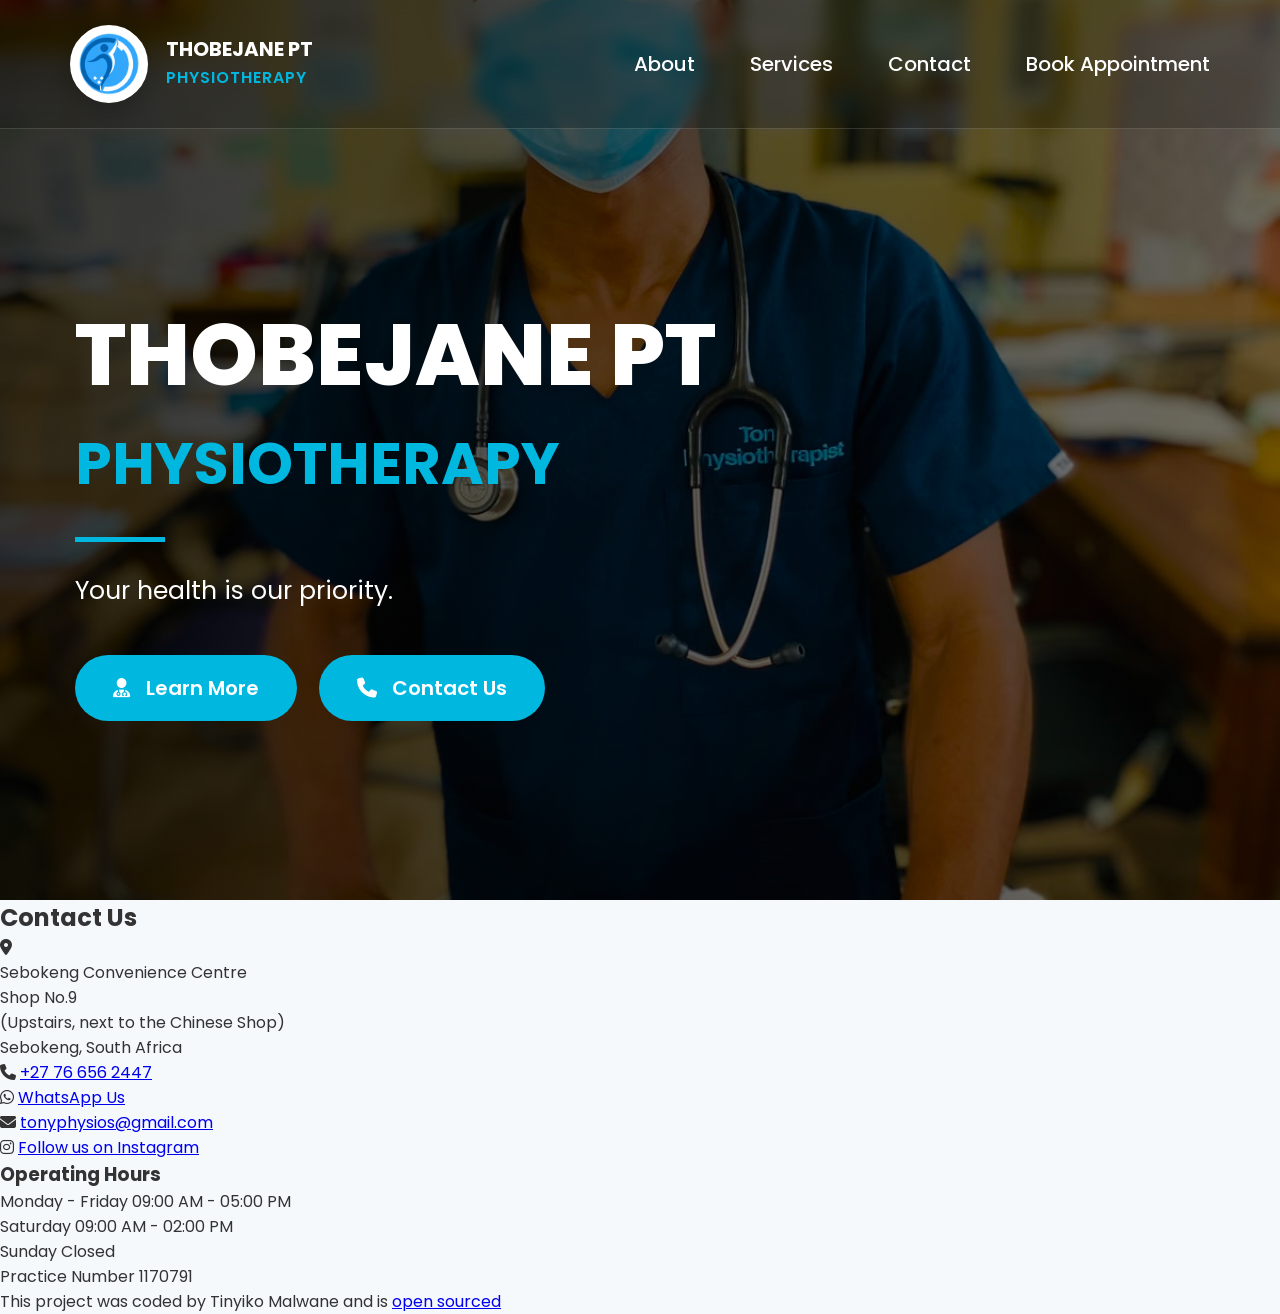
==== commit ae9f2c95: "css and html" ====
--- a/index.html
+++ b/index.html
@@ -2,102 +2,167 @@
 <html lang="en">
 
 <head>
-    <title>Thobejane Physiotherapy</title>
 
     <meta charset="UTF-8">
     <meta name="viewport" content="width=device-width, initial-scale=1.0">
 
-    <link href="src/style.css" rel="stylesheet">
+    <title>Thobejane Physiotherapy</title>
+
+    <!-- CSS -->
+    <link rel="stylesheet" href="src/style.css">
 
     <!-- Google Fonts -->
     <link rel="preconnect" href="https://fonts.googleapis.com">
+
     <link rel="preconnect" href="https://fonts.gstatic.com" crossorigin>
 
-    <link href="https://fonts.googleapis.com/css2?family=Poppins:wght@300;400;500;600;700&display=swap" rel="stylesheet">
+    <link href="https://fonts.googleapis.com/css2?family=Poppins:wght@300;400;500;600;700;800&display=swap" rel="stylesheet">
 
     <!-- Font Awesome -->
-    <link rel="stylesheet" href="https://cdnjs.cloudflare.com/ajax/libs/font-awesome/6.7.2/css/all.min.css">
+
+    <link rel="stylesheet"
+    href="https://cdnjs.cloudflare.com/ajax/libs/font-awesome/6.7.2/css/all.min.css">
+
 </head>
 
 <body>
 
-<div class="container">
-
 <header>
 
-    <nav>
-
-        <a href="index.html" class="logo">
-            <img src="src/images/pt.logo.png" alt="Logo">
-        </a>
-
-        <ul>
-            <li><a href="learnmore.html#about">About</a></li>
-            <li><a href="learnmore.html#services">Services</a></li>
-            <li><a href="#contact">Contact</a></li>
-            <li><a href="learnmore.html#appointment">Book Appointment</a></li>
-        </ul>
-
-    </nav>
-
-    <div class="hero">
-
-        <div class="hero-text">
-
-            <h1>THOBEJANE PT</h1>
-
-            <h2>PHYSIOTHERAPY</h2>
-            <div class="line"></div>
-
-            <div class="line"></div>
-
-            <p>Your health is our priority.</p>
-<div class="container">
-            <div class="hero-buttons">
-
-                <a href="learnmore.html" class="button">
-                    <i class="fas fa-user-md"></i>
-                    Learn More
-                </a>
-
-                <a href="#contact" class="button">
-                    <i class="fas fa-phone"></i>
-                    Contact Us
-                </a>
-</div>
-            </div>
-
-        </div>
-
-    </div>
+<div class="overlay"></div>
+
+<nav>
+
+<div class="logo">
+
+<img src="src/images/pt.logo.png" alt="Logo">
+
+<div class="logo-text">
+
+<h2>THOBEJANE PT</h2>
+
+<span>PHYSIOTHERAPY</span>
+
+</div>
+
+</div>
+
+<input type="checkbox" id="menu-toggle">
+
+<label class="hamburger" for="menu-toggle">
+
+<i class="fas fa-bars"></i>
+
+</label>
+
+<ul>
+
+<li>
+<a href="learnmore.html#about">About</a>
+</li>
+
+<li>
+<a href="learnmore.html#services">Services</a>
+</li>
+
+<li>
+<a href="#contact">Contact</a>
+</li>
+
+<li>
+<a href="#contact">Book Appointment</a>
+</li>
+
+</ul>
+
+</nav>
+
+<div class="hero">
+
+<div class="hero-content">
+
+<h1>
+
+THOBEJANE PT
+
+</h1>
+
+<h2>
+
+PHYSIOTHERAPY
+
+</h2>
+
+<div class="line"></div>
+
+<p>
+
+Your health is our priority.
+
+</p>
+
+<div class="hero-buttons">
+
+<a href="learnmore.html" class="button">
+
+<i class="fa-solid fa-user-doctor"></i>
+
+Learn More
+
+</a>
+
+<a href="#contact" class="button">
+
+<i class="fa-solid fa-phone"></i>
+
+Contact Us
+
+</a>
+
+</div>
+
+</div>
+
+</div>
 
 </header>
 
-<!-- CONTACT -->
-
 <section id="contact" class="contact">
 
-<h2>Contact Us</h2>
+<h2>
+
+Contact Us
+
+</h2>
+
+<div class="underline"></div>
+
+<div class="contact-wrapper">
+
+<div class="contact-details">
+
+<div class="contact-item">
+
+<i class="fas fa-map-marker-alt"></i>
 
 <p>
-We're here to help. Contact us today to book your appointment or make an enquiry.
+
+Sebokeng Convenience Centre
+
+<br>
+
+Shop No.9
+
+<br>
+
+(Upstairs, next to the Chinese Shop)
+
+<br>
+
+Sebokeng, South Africa
+
 </p>
 
-<div class="contact-details">
-
-<div class="contact-item">
-
-<i class="fas fa-map-marker-alt"></i>
-
-<a href="https://www.google.com/maps/dir//Thobejane+PT+Physiotherapy,+Sebokeng+convenience+centre,+Sebokeng,+1983/@-25.5349481,31.3427256,15z/data=!4m8!4m7!1m0!1m5!1m1!1s0x1e9563ff6f85067f:0x5fa15e90057b0af0!2m2!1d27.8219912!2d-26.5915269?entry=ttu&g_ep=EgoyMDI2MDYyOC4wIKXMDSoASAFQAw%3D%3D"
-target="_blank">
-
-Sebokeng Convenience Centre<br>
-Shop No.9 (Upstairs, next to the Chinese Shop)<br>
-Sebokeng, South Africa
-
-</a>
-
 </div>
 
 <div class="contact-item">
@@ -116,7 +181,7 @@
 
 <i class="fab fa-whatsapp"></i>
 
-<a href="https://wa.me/27766562447" target="_blank">
+<a href="https://wa.me/27766562447">
 
 WhatsApp Us
 
@@ -140,7 +205,7 @@
 
 <i class="fab fa-instagram"></i>
 
-<a href="https://www.instagram.com/p/DFh1UJotnAh/" target="_blank">
+<a href="https://www.instagram.com/p/DFh1UJotnAh/">
 
 Follow us on Instagram
 
@@ -150,44 +215,62 @@
 
 </div>
 
+<div class="hours">
+
+<h3>
+
+Operating Hours
+
+</h3>
+
+<div class="small-line"></div>
+
+<div class="hours-row">
+
+<span>Monday - Friday</span>
+
+<span>09:00 AM - 05:00 PM</span>
+
+</div>
+
+<div class="hours-row">
+
+<span>Saturday</span>
+
+<span>09:00 AM - 02:00 PM</span>
+
+</div>
+
+<div class="hours-row">
+
+<span>Sunday</span>
+
+<span>Closed</span>
+
+</div>
+
+<div class="hours-row">
+
+<span>Practice Number</span>
+
+<span>1170791</span>
+
+</div>
+
+</div>
+
+</div>
+
 </section>
 
-<!-- OPERATING HOURS -->
-
-<section class="hours">
-
-<h3>Operating Hours</h3>
-
-<div class="hours-row">
-<span>Monday - Friday</span>
-<span>09:00 AM - 05:00 PM</span>
-</div>
-
-<div class="hours-row">
-<span>Saturday</span>
-<span>09:00 AM - 02:00 PM</span>
-</div>
-
-<div class="hours-row">
-<span>Sunday</span>
-<span>Closed</span>
-</div>
-
-<div class="hours-row">
-<span>Practice Number</span>
-<span>1170791</span>
-</div>
-
-</section>
-
-</div>
-
 <footer>
 
 This project was coded by Tinyiko Malwane and is
 
-<a href="https://github.com/Nononyiko" target="_blank">
+<a href="https://github.com/Nononyiko">
+
 open sourced
+
 </a>
 
 </footer>
--- a/src/style.css
+++ b/src/style.css
@@ -1,6 +1,6 @@
-/* ===========================
-   GLOBAL STYLES
-=========================== */
+/*==================================
+GLOBAL STYLES
+==================================*/
 
 *{
     margin:0;
@@ -20,15 +20,17 @@
 }
 
 .container{
+    width:100%;
     max-width:1400px;
     margin:0 auto;
 }
 
-/* ===========================
-   HEADER
-=========================== */
+/*==================================
+HEADER
+==================================*/
 
 header{
+    position:relative;
     min-height:100vh;
 
     background:
@@ -36,472 +38,455 @@
     url("images/logo.pt.png");
 
     background-size:cover;
-    background-position:center;
+
+    /* Adjust this if the face is hidden */
+    background-position:center 25%;
+
     background-repeat:no-repeat;
 
     display:flex;
     flex-direction:column;
 }
-/* ===========================
-   NAVIGATION
-=========================== */
-
-navnav{
+
+.overlay{
+    position:absolute;
+    inset:0;
+
+    background:linear-gradient(
+        to right,
+        rgba(0,0,0,.65),
+        rgba(0,0,0,.35),
+        rgba(0,0,0,.10)
+    );
+}
+
+/*==================================
+NAVIGATION
+==================================*/
+
+nav{
+
+    position:relative;
+    z-index:100;
+
     display:flex;
     justify-content:space-between;
     align-items:center;
 
-    padding:25px 60px;
+    padding:25px 70px;
 
     background:rgba(0,0,0,.18);
+
     backdrop-filter:blur(8px);
 
     border-bottom:1px solid rgba(255,255,255,.15);
-}
-
-/* ===========================
-   LOGO
-=========================== */
+
+}
+
+/*==================================
+LOGO
+==================================*/
+
+.logo{
+
+    display:flex;
+    align-items:center;
+    gap:18px;
+
+}
 
 .logo img{
-    width:220px;
-    height:auto;
-    border:none;
-    border-radius:0;
-    box-shadow:none;
-}
-/* ===========================
-   NAV LINKS
-=========================== */
+
+    width:80px;
+    height:80px;
+
+    object-fit:cover;
+
+    border-radius:50%;
+
+    border:4px solid white;
+
+    background:white;
+
+    box-shadow:0 10px 25px rgba(0,0,0,.25);
+
+}
+
+.logo-text{
+
+    display:flex;
+    flex-direction:column;
+
+}
+
+.logo-text h2{
+
+    color:white;
+
+    font-size:22px;
+
+    font-weight:700;
+
+    line-height:1;
+
+}
+
+.logo-text span{
+
+    color:#00b7df;
+
+    font-size:15px;
+
+    margin-top:5px;
+
+    letter-spacing:2px;
+
+}
+
+/*==================================
+NAVIGATION LINKS
+==================================*/
 
 nav ul{
-    display:flex;
-    gap:55px;
+
+    display:flex;
+
     list-style:none;
-}
-
-nav a{
-    color:white;
+
+    gap:50px;
+
+}
+
+nav ul li{
+
+    list-style:none;
+
+}
+
+nav ul li a{
+
+    color:white;
+
     text-decoration:none;
-    font-size:24px;
+
+    font-size:19px;
+
     font-weight:500;
-}
-
-nav a:hover{
-    color:#12b8df;
-}
-
-/* ===========================
-   HAMBURGER
-=========================== */
+
+    transition:.3s;
+
+}
+
+nav ul li a:hover{
+
+    color:#00b7df;
+
+}
+
+/*==================================
+HAMBURGER
+==================================*/
 
 #menu-toggle{
+
     display:none;
+
 }
 
 .hamburger{
+
     display:none;
+
+    color:white;
+
     font-size:34px;
-    color:white;
+
     cursor:pointer;
-    user-select:none;
-}
-
-/* ===========================
-   HERO
-=========================== */
-
-.hero{
-    flex:1;
-
-    display:flex;
-    align-items:center;
-    justify-content:flex-start;
-
-    padding:0 80px;
-
-    text-align:left;
-}
-
-.hero h1{
-    font-size:90px;
-    color:#fff;
-    line-height:1;
-    font-weight:700;
-}
-
-.hero h2{
-    font-size:56px;
-    color:#12b8df;
-    margin:18px 0;
-}
-
-.hero p{
-    color:#fff;
-    font-size:24px;
-    margin:40px 0;
-}
-
-.line{
-    width:75px;
-    height:5px;
-    background:#12b8df;
-    margin:35px 0;
-}
-/* ===========================
-   HERO BUTTONS
-=========================== */
-
-.hero-buttons{
-    display:flex;
-    gap:25px;
-}
-
-.button{
-    display:flex;
-    align-items:center;
-    justify-content:center;
-
-    gap:12px;
-
-    padding:18px 38px;
-
-    border-radius:50px;
-
-    background:#12b8df;
-
-    color:white;
-
-    font-size:22px;
-
-    text-decoration:none;
-
-    transition:.3s;
-}
-
-.button:hover{
-    background:#0998bb;
-    transform:translateY(-4px);
-}
-
-/* ===========================
-   GENERAL SECTION STYLING
-=========================== */
-
-section{
-    padding:80px 30px;
-}
-
-section h2{
-    text-align:center;
-    font-size:42px;
-    color:#010627;
-    margin-bottom:20px;
-}
-
-section p{
-    text-align:center;
-    color:#666;
-    font-size:18px;
-    line-height:1.8;
-}
-
-/* ===========================
-   CONTACT SECTION
-=========================== */
-
-.contact{
-    background:#eef8fb;
-    text-align:center;
-}
-
-.contact-details{
-    display:flex;
-    justify-content:center;
-    align-items:stretch;
-    flex-wrap:wrap;
-    gap:15px;
-    margin-top:40px;
-}
-
-.contact-item{
-    display:flex;
-    align-items:center;
-    gap:10px;
-
-    background:#fff;
-    padding:12px 18px;
-    border-radius:12px;
-
-    box-shadow:0 8px 20px rgba(0,0,0,.08);
-
-    max-width:250px;
-    min-height:80px;
-
-    transition:.3s;
-}
-
-.contact-item:hover{
-    transform:translateY(-5px);
-    box-shadow:0 12px 28px rgba(0,0,0,.15);
-}
-
-.contact-item i{
-    font-size:18px;
-    color:#00a8c6;
-    min-width:20px;
-}
-
-.contact-item a,
-.contact-item p{
-    margin:0;
-    text-align:left;
-    text-decoration:none;
-    color:#010627;
-    font-size:14px;
-    line-height:1.4;
-    font-weight:500;
-}
-
-.contact-item a:hover{
-    color:#00a8c6;
-}
-
-/* ===========================
-   OPERATING HOURS
-=========================== */
-
-.hours{
-    max-width:750px;
-    margin:70px auto;
-    padding:40px;
-
-    background:#010627;
-    color:white;
-
-    border-radius:20px;
-
-    box-shadow:0 15px 35px rgba(0,0,0,.18);
-}
-
-.hours h3{
-    text-align:center;
-    color:#00a8c6;
-    font-size:30px;
-    margin-bottom:30px;
-}
-
-.hours-row{
+
+}
+header{
+    position:relative;
+    height:100vh;
+
+    background:
+    linear-gradient(rgba(0,0,0,.45),rgba(0,0,0,.45)),
+    url("images/logo.pt.png");
+
+    background-size:cover;
+    background-position:center center;
+    background-repeat:no-repeat;
+
+    display:flex;
+    flex-direction:column;
+}
+
+.overlay{
+    position:absolute;
+    inset:0;
+    background:linear-gradient(
+        to right,
+        rgba(0,0,0,.60) 0%,
+        rgba(0,0,0,.40) 35%,
+        rgba(0,0,0,.15) 100%
+    );
+}
+
+nav{
+
+    position:relative;
+    z-index:2;
+
     display:flex;
     justify-content:space-between;
     align-items:center;
 
-    padding:15px 0;
-
-    border-bottom:1px solid rgba(255,255,255,.18);
-}
-
-.hours-row:last-child{
-    border-bottom:none;
-}
-
-.hours-row span:first-child{
+    padding:25px 70px;
+
+    border-bottom:1px solid rgba(255,255,255,.15);
+}
+
+/*==================================
+LOGO
+===================================*/
+
+.logo{
+
+    display:flex;
+    align-items:center;
+    gap:18px;
+
+}
+
+.logo img{
+
+    width:78px;
+    height:78px;
+
+    object-fit:cover;
+
+    border-radius:50%;
+
+    background:white;
+
+    padding:4px;
+
+    box-shadow:0 10px 30px rgba(0,0,0,.25);
+
+}
+
+.logo-text{
+
+    display:flex;
+    flex-direction:column;
+
+}
+
+.logo-text h2{
+
+    color:white;
+
+    font-size:20px;
+
+    font-weight:700;
+
+    line-height:1;
+
+}
+
+.logo-text span{
+
+    color:#00b7df;
+
+    font-size:16px;
+
     font-weight:600;
-}
-
-.hours-row span:last-child{
-    color:white;
-}
-
-/* ===========================
-   FOOTER
-=========================== */
-
-footer{
-    background:#010627;
-    color:white;
-    text-align:center;
-    padding:25px;
-}
-
-footer a{
-    color:#00a8c6;
+
+    margin-top:6px;
+
+    letter-spacing:1px;
+
+}
+
+/*==================================
+NAV LINKS
+===================================*/
+
+nav ul{
+
+    display:flex;
+
+    gap:55px;
+
+    list-style:none;
+
+}
+
+nav ul li{
+
+    list-style:none;
+
+}
+
+nav ul li a{
+
+    color:white;
+
     text-decoration:none;
-}
-
-footer a:hover{
-    text-decoration:underline;
-}
-
-/* ===========================
-   TABLET
-=========================== */
-
-@media(max-width:992px){
-
-header{
-    padding:25px 35px;
-}
-
-.logo img{
-    width:95px;
-    height:95px;
-}
-
-nav ul{
-    gap:28px;
+
+    font-size:20px;
+
+    font-weight:500;
+
+    transition:.3s;
+
+}
+
+nav ul li a:hover{
+
+    color:#00b7df;
+
+}
+
+/*==================================
+HAMBURGER
+===================================*/
+
+#menu-toggle{
+
+    display:none;
+
+}
+
+.hamburger{
+
+    display:none;
+
+    color:white;
+
+    font-size:34px;
+
+    cursor:pointer;
+
+}
+
+/*==================================
+HERO
+===================================*/
+
+.hero{
+
+    position:relative;
+
+    z-index:2;
+
+    flex:1;
+
+    display:flex;
+
+    align-items:center;
+
+    padding:0 75px;
+
+}
+
+.hero-content{
+
+    max-width:650px;
+
 }
 
 .hero h1{
-    font-size:60px;
+
+    color:white;
+
+    font-size:86px;
+
+    line-height:1.1;
+
+    font-weight:800;
+
 }
 
 .hero h2{
-    font-size:36px;
+
+    color:#00b7df;
+
+    font-size:58px;
+
+    margin-top:18px;
+
+    font-weight:700;
+
+}
+
+.line{
+
+    width:90px;
+
+    height:5px;
+
+    background:#00b7df;
+
+    margin:30px 0;
+
 }
 
 .hero p{
-    font-size:19px;
-}
-
-.contact-details{
-    justify-content:center;
-}
-
-}
-
-/* ===========================
-   MOBILE
-=========================== */
-
-@media(max-width:768px){
-
-header{
-    padding:20px;
-}
-
-nav{
+
+    color:white;
+
+    font-size:25px;
+
+    margin-bottom:45px;
+
+}
+
+/*==================================
+BUTTONS
+===================================*/
+
+.hero-buttons{
+
+    display:flex;
+
+    gap:22px;
+
     flex-wrap:wrap;
-}
-
-.logo img{
-    width:80px;
-    height:80px;
-}
-
-.hamburger{
-    display:block;
-}
-
-nav ul{
-    display:none;
-    flex-direction:column;
-    width:100%;
-    text-align:center;
-    background:#010627;
-    margin-top:20px;
-    padding:25px;
-    border-radius:12px;
-}
-
-#menu-toggle:checked~ul{
-    display:flex;
-}
-
-.hero{
-    margin:auto;
-}
-
-.hero h1{
-    font-size:46px;
-}
-
-.hero h2{
-    font-size:30px;
-}
-
-.hero p{
-    font-size:17px;
-}
-
-.hero-buttons{
-    flex-direction:column;
-    align-items:center;
+
 }
 
 .button{
-    width:220px;
-}
-
-.contact-details{
-    flex-direction:column;
-    align-items:center;
-}
-
-.contact-item{
-    width:95%;
-    max-width:380px;
-}
-
-.hours{
-    padding:25px;
-}
-
-.hours h3{
-    font-size:24px;
-}
-
-.hours-row{
-    flex-direction:column;
-    text-align:center;
-    gap:6px;
-}
-
-}
-
-/* ===========================
-   SMALL PHONES
-=========================== */
-
-@media(max-width:480px){
-
-.logo img{
-    width:70px;
-    height:70px;
-}
-
-.hero h1{
-    font-size:36px;
-}
-
-.hero h2{
-    font-size:24px;
-}
-
-.hero p{
-    font-size:15px;
-}
-
-.button{
-    width:200px;
-    font-size:16px;
-}
-
-section h2{
-    font-size:32px;
-}
-
-.contact-item{
-    padding:12px;
-}
-
-.contact-item a,
-.contact-item p{
-    font-size:13px;
-}
-
-.hours{
-    margin:40px 15px;
-}
-
-}+
+    background:#00b7df;
+
+    color:white;
+
+    padding:18px 38px;
+
+    border-radius:40px;
+
+    text-decoration:none;
+
+    font-size:20px;
+
+    font-weight:600;
+
+    transition:.35s;
+
+}
+
+.button i{
+
+    margin-right:10px;
+
+}
+
+.button:hover{
+
+    transform:translateY(-4px);
+
+    background:#0099bc;
+
+    box-shadow:0 12px 30px rgba(0,183,223,.35);
+
+}
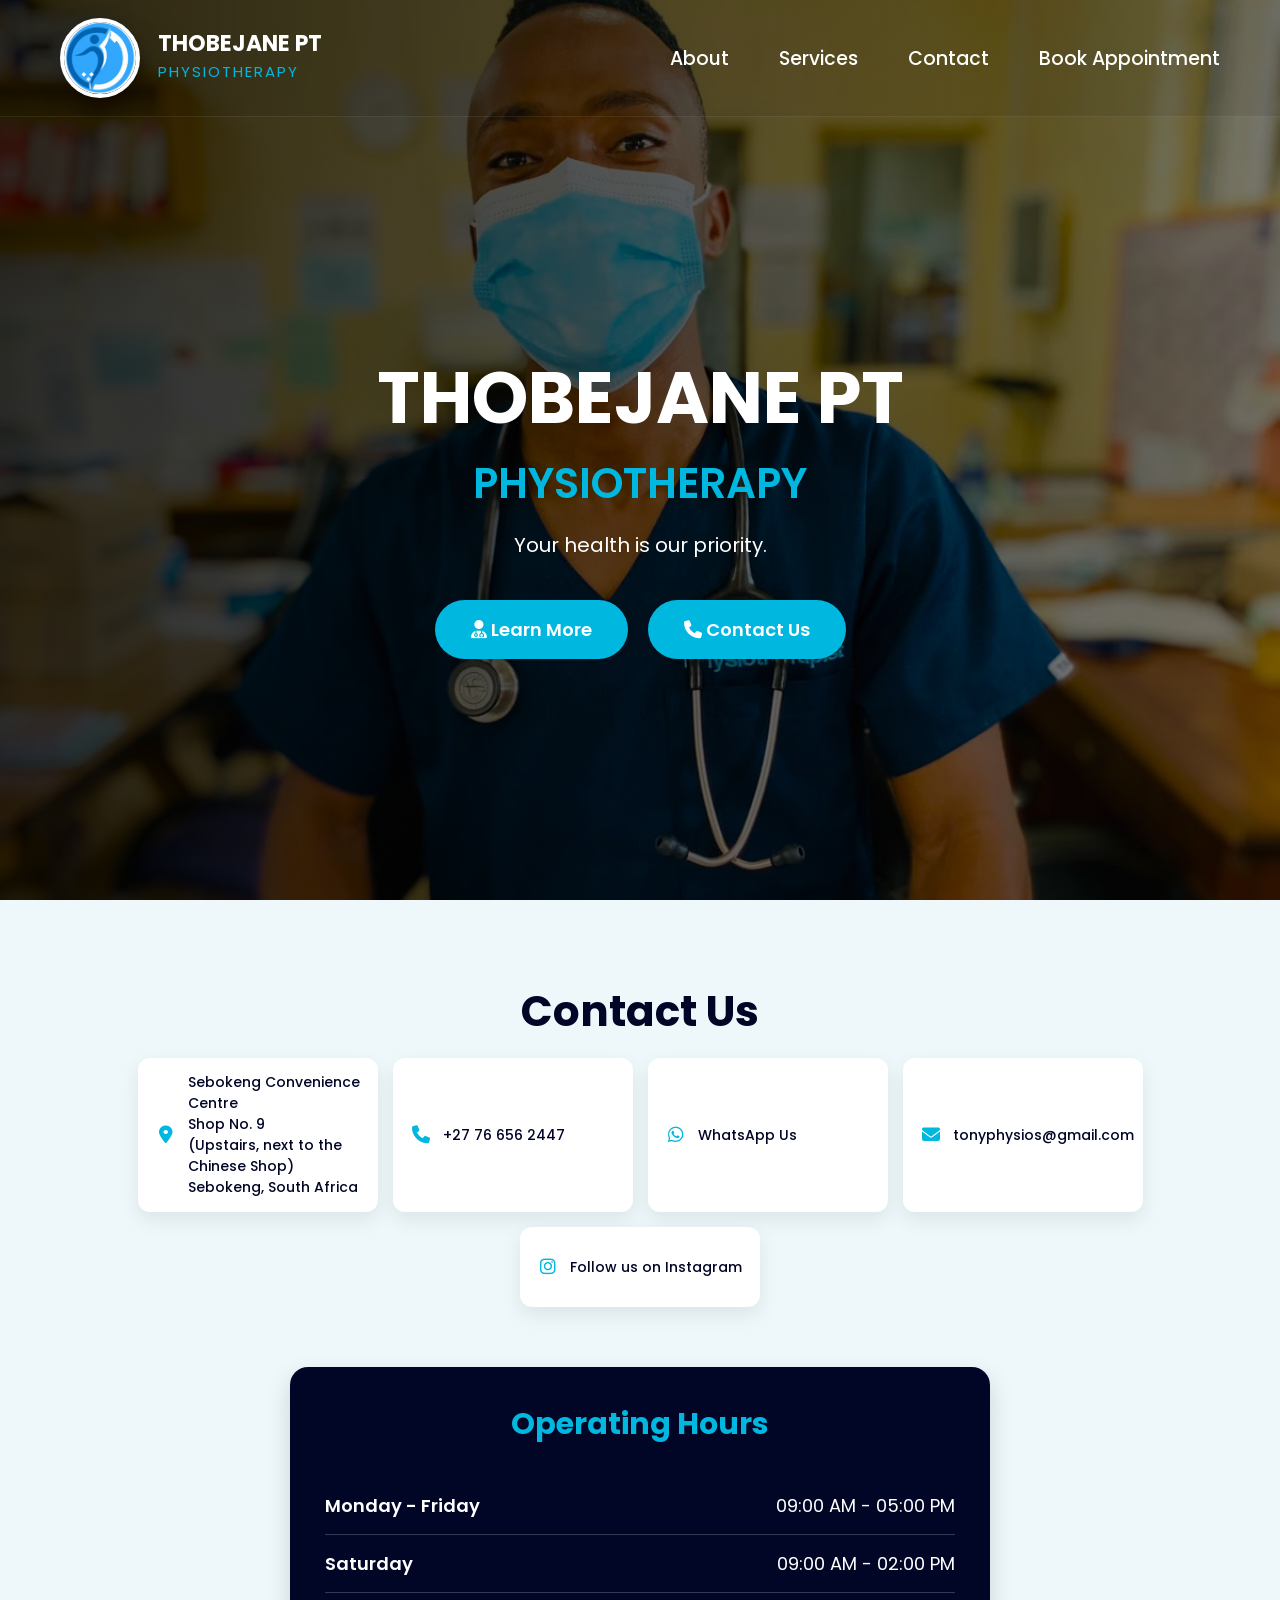
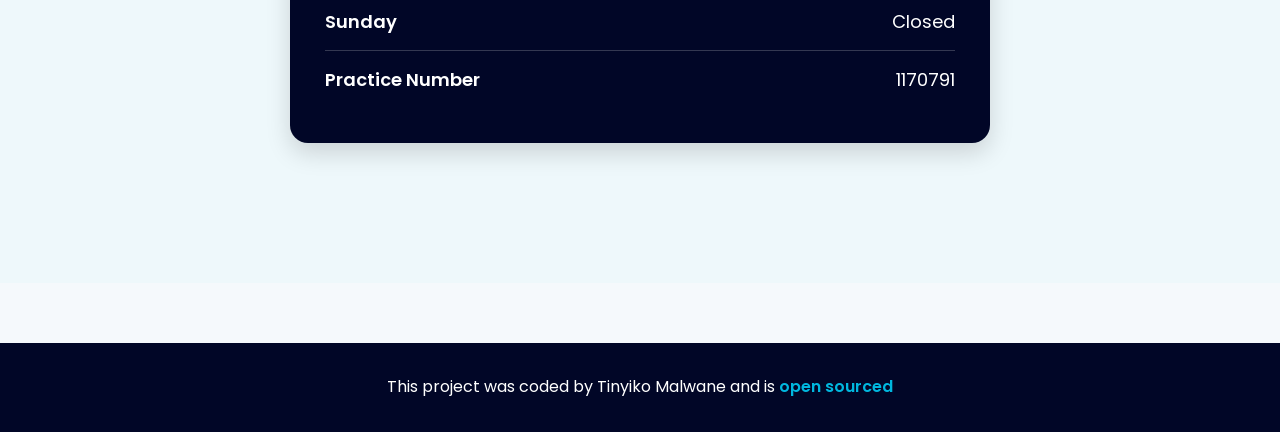
==== commit 3e7be237: "Update index.html" ====
--- a/index.html
+++ b/index.html
@@ -146,21 +146,12 @@
 <i class="fas fa-map-marker-alt"></i>
 
 <p>
-
-Sebokeng Convenience Centre
-
-<br>
-
-Shop No.9
-
-<br>
-
-(Upstairs, next to the Chinese Shop)
-
-<br>
-
-Sebokeng, South Africa
-
+<a href="https://maps.app.goo.gl/48f6A2LUmF2V6cVY8" target="_blank">
+    Sebokeng Convenience Centre<br>
+    Shop No. 9<br>
+    (Upstairs, next to the Chinese Shop)<br>
+    Sebokeng, South Africa
+</a>
 </p>
 
 </div>
--- a/src/style.css
+++ b/src/style.css
@@ -65,428 +65,515 @@
 ==================================*/
 
 nav{
-
+    position: relative;
+    z-index: 100;
+
+    display: flex;
+    justify-content: space-between;
+    align-items: center;
+
+    padding: 18px 60px;
+
+    background: rgba(0,0,0,.08);
+
+    border-bottom: 1px solid rgba(255,255,255,.08);
+}
+/*==================================
+LOGO
+==================================*/
+
+.logo{
+
+    display:flex;
+    align-items:center;
+    gap:18px;
+
+}
+
+.logo img{
+
+    width:80px;
+    height:80px;
+
+    object-fit:cover;
+
+    border-radius:50%;
+
+    border:4px solid white;
+
+    background:white;
+
+    box-shadow:0 10px 25px rgba(0,0,0,.25);
+
+}
+
+.logo-text{
+
+    display:flex;
+    flex-direction:column;
+
+}
+
+.logo-text h2{
+
+    color:white;
+
+    font-size:22px;
+
+    font-weight:700;
+
+    line-height:1;
+
+}
+
+.logo-text span{
+
+    color:#00b7df;
+
+    font-size:15px;
+
+    margin-top:5px;
+
+    letter-spacing:2px;
+
+}
+
+/*==================================
+NAVIGATION LINKS
+==================================*/
+
+nav ul{
+
+    display:flex;
+
+    list-style:none;
+
+    gap:50px;
+
+}
+
+nav ul li{
+
+    list-style:none;
+
+}
+
+nav ul li a{
+
+    color:white;
+
+    text-decoration:none;
+
+    font-size:19px;
+
+    font-weight:500;
+
+    transition:.3s;
+
+}
+
+nav ul li a:hover{
+
+    color:#00b7df;
+
+}
+
+/*==================================
+HAMBURGER
+==================================*/
+
+#menu-toggle{
+
+    display:none;
+
+}
+
+.hamburger{
+
+    display:none;
+
+    color:white;
+
+    font-size:34px;
+
+    cursor:pointer;
+
+}
+
+.hamburger{
+
+    display:none;
+
+    color:white;
+
+    font-size:34px;
+
+    cursor:pointer;
+
+}
+/*==================================
+HERO
+==================================*/
+
+.hero{
     position:relative;
-    z-index:100;
-
+    z-index:2;
+    flex:1;
+    display:flex;
+    justify-content:center;
+    align-items:center;
+    text-align:center;
+    padding:0 30px;
+}
+
+.hero-content{
+    max-width:700px;
+}
+
+.hero h1{
+    color:white;
+    font-size:72px;
+    font-weight:700;
+    line-height:1.1;
+}
+
+.hero h2{
+    color:#00b7df;
+    font-size:42px;
+    margin:15px 0;
+    font-weight:600;
+}
+
+.hero p{
+    color:white;
+    font-size:20px;
+    margin-bottom:40px;
+}
+
+.hero-buttons{
+    display:flex;
+    justify-content:center;
+    gap:20px;
+    flex-wrap:wrap;
+}
+
+/*==================================
+BUTTONS
+==================================*/
+
+.button{
+    display:inline-block;
+    padding:16px 36px;
+    background:#00b7df;
+    color:white;
+    text-decoration:none;
+    border-radius:35px;
+    font-size:18px;
+    font-weight:600;
+    transition:.3s;
+}
+
+.button:hover{
+    background:#0099bc;
+    transform:translateY(-4px);
+}
+
+/*==================================
+CONTACT US
+==================================*/
+
+.contact{
+    padding:80px 30px;
+    background:#eef8fb;
+    text-align:center;
+}
+
+.contact h2{
+    font-size:42px;
+    color:#010627;
+    margin-bottom:15px;
+}
+
+.contact > p{
+    font-size:18px;
+    color:#666;
+    margin-bottom:45px;
+}
+
+/* Contact cards */
+
+.contact-details{
+    display:flex;
+    justify-content:center;
+    align-items:stretch;
+    flex-wrap:wrap;
+    gap:15px;
+}
+
+.contact-item{
+    display:flex;
+    align-items:center;
+    gap:12px;
+
+    background:#fff;
+
+    padding:14px 18px;
+
+    border-radius:12px;
+
+    width:240px;
+    min-height:80px;
+
+    box-shadow:0 8px 20px rgba(0,0,0,.08);
+
+    transition:.3s;
+}
+
+.contact-item:hover{
+    transform:translateY(-5px);
+    box-shadow:0 12px 28px rgba(0,0,0,.15);
+}
+
+.contact-item i{
+    font-size:18px;
+    color:#00b7df;
+    min-width:20px;
+}
+
+.contact-item a,
+.contact-item p{
+    margin:0;
+    text-align:left;
+    text-decoration:none;
+    color:#010627;
+    font-size:14px;
+    line-height:1.5;
+    font-weight:500;
+}
+
+.contact-item a:hover{
+    color:#00b7df;
+}
+
+/*==================================
+OPERATING HOURS
+==================================*/
+
+.hours{
+    max-width:700px;
+    margin:60px auto;
+    padding:35px;
+
+    background:#010627;
+    color:white;
+
+    border-radius:18px;
+
+    box-shadow:0 10px 25px rgba(0,0,0,.15);
+}
+
+.hours h3{
+    text-align:center;
+    color:#00b7df;
+    font-size:30px;
+    margin-bottom:30px;
+}
+
+.hours-row{
     display:flex;
     justify-content:space-between;
     align-items:center;
 
-    padding:25px 70px;
-
-    background:rgba(0,0,0,.18);
-
-    backdrop-filter:blur(8px);
-
-    border-bottom:1px solid rgba(255,255,255,.15);
-
-}
-
-/*==================================
-LOGO
-==================================*/
-
-.logo{
-
-    display:flex;
-    align-items:center;
-    gap:18px;
-
-}
-
-.logo img{
-
-    width:80px;
-    height:80px;
-
-    object-fit:cover;
-
-    border-radius:50%;
-
-    border:4px solid white;
-
-    background:white;
-
-    box-shadow:0 10px 25px rgba(0,0,0,.25);
-
-}
-
-.logo-text{
-
-    display:flex;
+    padding:15px 0;
+
+    border-bottom:1px solid rgba(255,255,255,.2);
+
+    font-size:18px;
+}
+
+.hours-row:last-child{
+    border-bottom:none;
+}
+
+.hours-row span:first-child{
+    font-weight:600;
+}
+
+.hours-row span:last-child{
+    color:white;
+}
+@media(max-width:768px){
+  .hours{
+    padding:25px;
+}
+
+.hours h3{
+    font-size:24px;
+}
+
+.hours-row{
     flex-direction:column;
-
-}
-
-.logo-text h2{
-
-    color:white;
-
-    font-size:22px;
-
-    font-weight:700;
-
-    line-height:1;
-
-}
-
-.logo-text span{
-
-    color:#00b7df;
-
-    font-size:15px;
-
-    margin-top:5px;
-
-    letter-spacing:2px;
-
-}
-
-/*==================================
-NAVIGATION LINKS
-==================================*/
-
-nav ul{
-
-    display:flex;
-
-    list-style:none;
-
-    gap:50px;
-
-}
-
-nav ul li{
-
-    list-style:none;
-
-}
-
-nav ul li a{
-
-    color:white;
-
+    text-align:center;
+    gap:8px;
+    font-size:16px;
+}
+}
+
+/*==================================
+FOOTER
+==================================*/
+
+footer{
+    background:#010627;
+    color:white;
+    text-align:center;
+    padding:30px 20px;
+    margin-top:60px;
+    font-size:16px;
+    line-height:1.8;
+}
+
+footer a{
+    color:#00b7df;
     text-decoration:none;
-
-    font-size:19px;
-
-    font-weight:500;
-
+    font-weight:600;
     transition:.3s;
-
-}
-
-nav ul li a:hover{
-
-    color:#00b7df;
-
-}
-
-/*==================================
-HAMBURGER
-==================================*/
-
-#menu-toggle{
-
-    display:none;
-
-}
-
-.hamburger{
-
-    display:none;
-
-    color:white;
-
-    font-size:34px;
-
-    cursor:pointer;
-
-}
-header{
-    position:relative;
-    height:100vh;
-
-    background:
-    linear-gradient(rgba(0,0,0,.45),rgba(0,0,0,.45)),
-    url("images/logo.pt.png");
-
-    background-size:cover;
-    background-position:center center;
-    background-repeat:no-repeat;
-
-    display:flex;
-    flex-direction:column;
-}
-
-.overlay{
-    position:absolute;
-    inset:0;
-    background:linear-gradient(
-        to right,
-        rgba(0,0,0,.60) 0%,
-        rgba(0,0,0,.40) 35%,
-        rgba(0,0,0,.15) 100%
-    );
-}
-
-nav{
-
-    position:relative;
-    z-index:2;
-
-    display:flex;
-    justify-content:space-between;
-    align-items:center;
-
-    padding:25px 70px;
-
-    border-bottom:1px solid rgba(255,255,255,.15);
-}
-
-/*==================================
-LOGO
-===================================*/
-
-.logo{
-
-    display:flex;
-    align-items:center;
-    gap:18px;
-
-}
-
-.logo img{
-
-    width:78px;
-    height:78px;
-
-    object-fit:cover;
-
-    border-radius:50%;
-
-    background:white;
-
-    padding:4px;
-
-    box-shadow:0 10px 30px rgba(0,0,0,.25);
-
-}
-
-.logo-text{
-
-    display:flex;
-    flex-direction:column;
-
-}
-
-.logo-text h2{
-
-    color:white;
-
-    font-size:20px;
-
-    font-weight:700;
-
-    line-height:1;
-
-}
-
-.logo-text span{
-
-    color:#00b7df;
-
-    font-size:16px;
-
-    font-weight:600;
-
-    margin-top:6px;
-
-    letter-spacing:1px;
-
-}
-
-/*==================================
-NAV LINKS
-===================================*/
-
-nav ul{
-
-    display:flex;
-
-    gap:55px;
-
-    list-style:none;
-
-}
-
-nav ul li{
-
-    list-style:none;
-
-}
-
-nav ul li a{
-
-    color:white;
-
-    text-decoration:none;
-
-    font-size:20px;
-
-    font-weight:500;
-
-    transition:.3s;
-
-}
-
-nav ul li a:hover{
-
-    color:#00b7df;
-
-}
-
-/*==================================
-HAMBURGER
-===================================*/
-
-#menu-toggle{
-
-    display:none;
-
-}
-
-.hamburger{
-
-    display:none;
-
-    color:white;
-
-    font-size:34px;
-
-    cursor:pointer;
-
-}
-
-/*==================================
-HERO
-===================================*/
-
-.hero{
-
-    position:relative;
-
-    z-index:2;
-
-    flex:1;
-
-    display:flex;
-
-    align-items:center;
-
-    padding:0 75px;
-
-}
-
-.hero-content{
-
-    max-width:650px;
-
-}
-
-.hero h1{
-
-    color:white;
-
-    font-size:86px;
-
-    line-height:1.1;
-
-    font-weight:800;
-
-}
-
-.hero h2{
-
-    color:#00b7df;
-
-    font-size:58px;
-
-    margin-top:18px;
-
-    font-weight:700;
-
-}
-
-.line{
-
-    width:90px;
-
-    height:5px;
-
-    background:#00b7df;
-
-    margin:30px 0;
-
-}
-
-.hero p{
-
-    color:white;
-
-    font-size:25px;
-
-    margin-bottom:45px;
-
-}
-
-/*==================================
-BUTTONS
-===================================*/
-
-.hero-buttons{
-
-    display:flex;
-
-    gap:22px;
-
-    flex-wrap:wrap;
-
-}
-
-.button{
-
-    background:#00b7df;
-
-    color:white;
-
-    padding:18px 38px;
-
-    border-radius:40px;
-
-    text-decoration:none;
-
-    font-size:20px;
-
-    font-weight:600;
-
-    transition:.35s;
-
-}
-
-.button i{
-
-    margin-right:10px;
-
-}
-
-.button:hover{
-
-    transform:translateY(-4px);
-
-    background:#0099bc;
-
-    box-shadow:0 12px 30px rgba(0,183,223,.35);
-
-}
+}
+
+footer a:hover{
+    color:white;
+    text-decoration:underline;
+}
+
+/*==================================
+TABLET
+==================================*/
+
+@media (max-width:992px){
+
+    nav{
+        padding:20px 35px;
+    }
+
+    .hero h1{
+        font-size:60px;
+    }
+
+    .hero h2{
+        font-size:38px;
+    }
+
+    .hero p{
+        font-size:20px;
+    }
+
+}
+
+/*==================================
+MOBILE
+==================================*/
+
+@media (max-width:768px){
+
+    nav{
+        padding:20px;
+        flex-wrap:wrap;
+    }
+
+    /* SHOW HAMBURGER */
+    .hamburger{
+        display:block;
+        font-size:34px;
+        color:white;
+        cursor:pointer;
+    }
+
+    /* HIDE MENU */
+    nav ul{
+        display:none;
+        width:100%;
+        flex-direction:column;
+        text-align:center;
+        gap:20px;
+        margin-top:20px;
+        background:#010627;
+        padding:20px;
+        border-radius:12px;
+    }
+
+    /* SHOW MENU WHEN CLICKED */
+    #menu-toggle:checked ~ ul{
+        display:flex;
+    }
+
+    .hero{
+        padding:40px 20px;
+    }
+
+    .hero h1{
+        font-size:42px;
+    }
+
+    .hero h2{
+        font-size:28px;
+    }
+
+    .hero p{
+        font-size:17px;
+    }
+
+    .hero-buttons{
+        flex-direction:column;
+        align-items:center;
+    }
+
+    .button{
+        width:220px;
+        text-align:center;
+    }
+
+    .contact-details{
+        flex-direction:column;
+        align-items:center;
+    }
+
+    .contact-item{
+        width:95%;
+        max-width:380px;
+    }
+
+    .hours{
+        margin:40px 20px;
+    }
+
+    .hours-row{
+        flex-direction:column;
+        gap:8px;
+        text-align:center;
+    }
+}
+
+/*==================================
+SMALL PHONES
+==================================*/
+
+@media (max-width:480px){
+
+    .logo img{
+        width:65px;
+        height:65px;
+    }
+
+    .hero h1{
+        font-size:34px;
+    }
+
+    .hero h2{
+        font-size:24px;
+    }
+
+    .hero p{
+        font-size:15px;
+    }
+
+}
